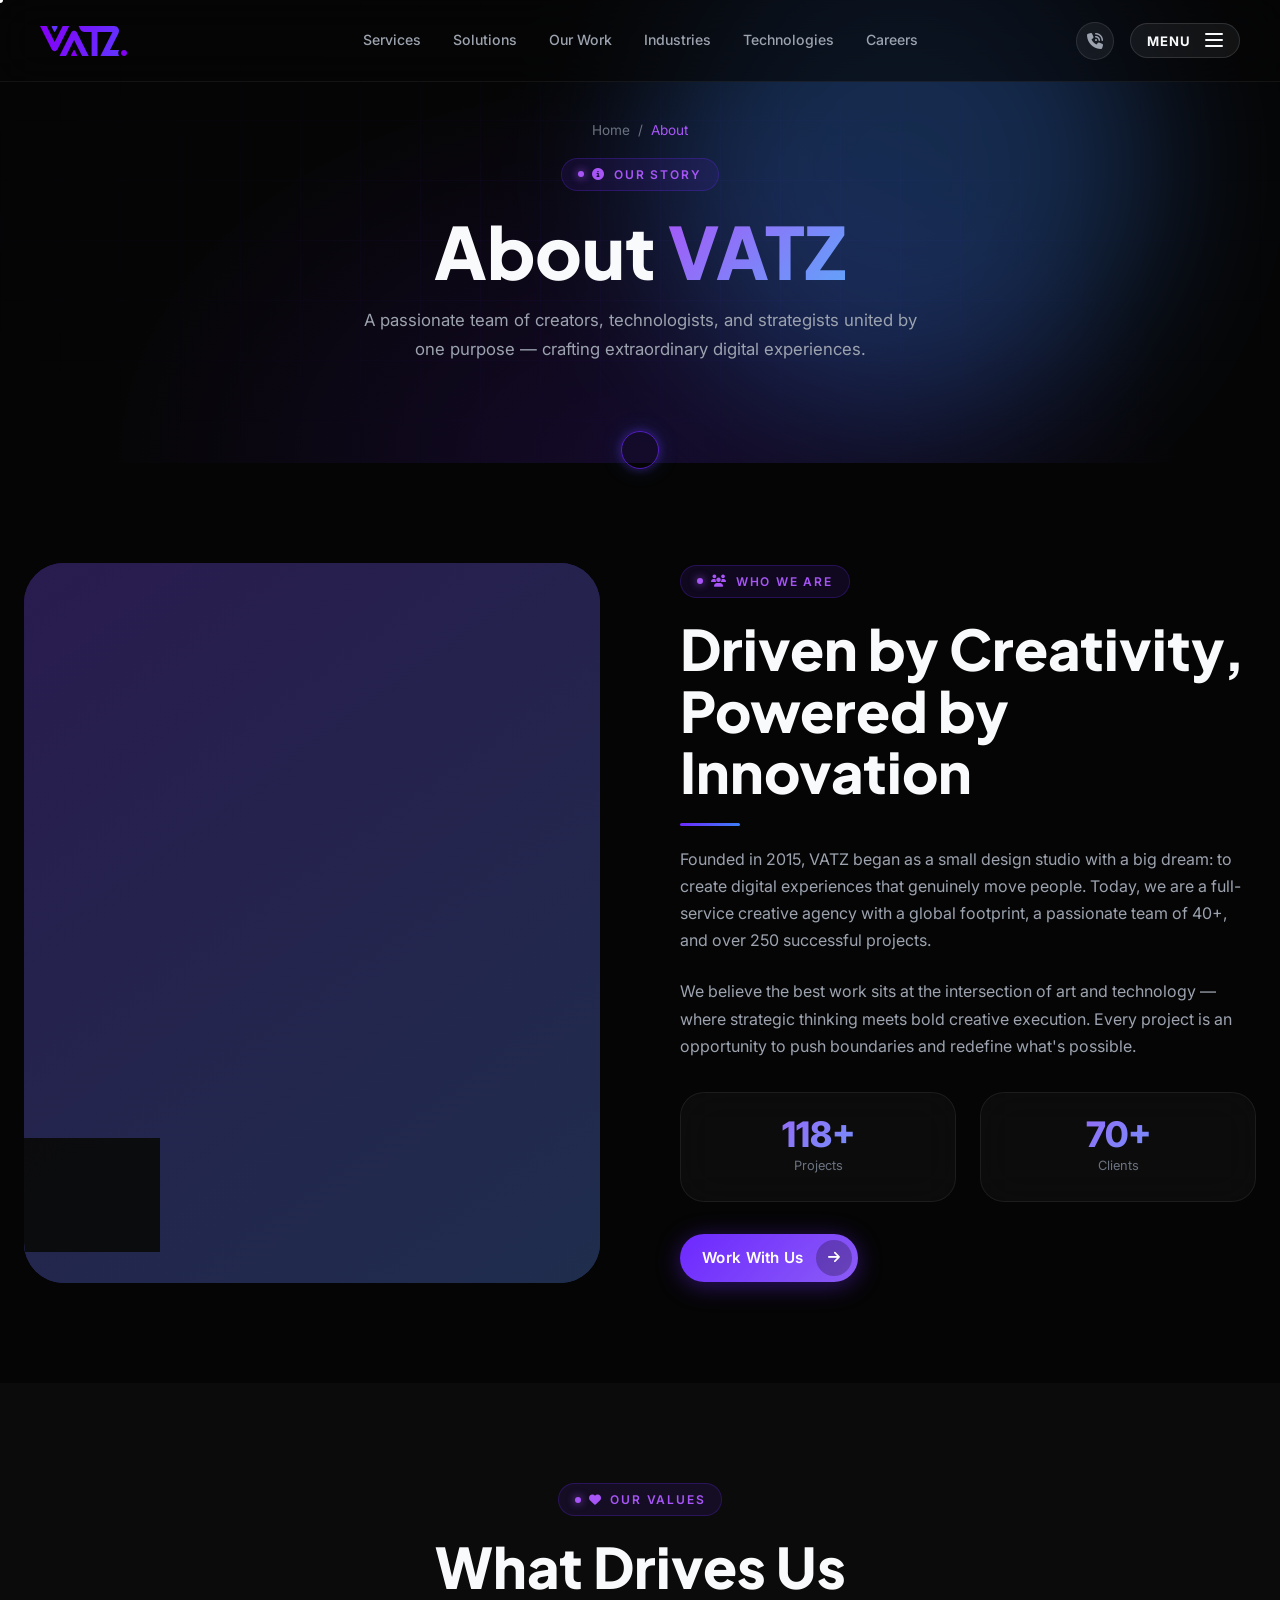
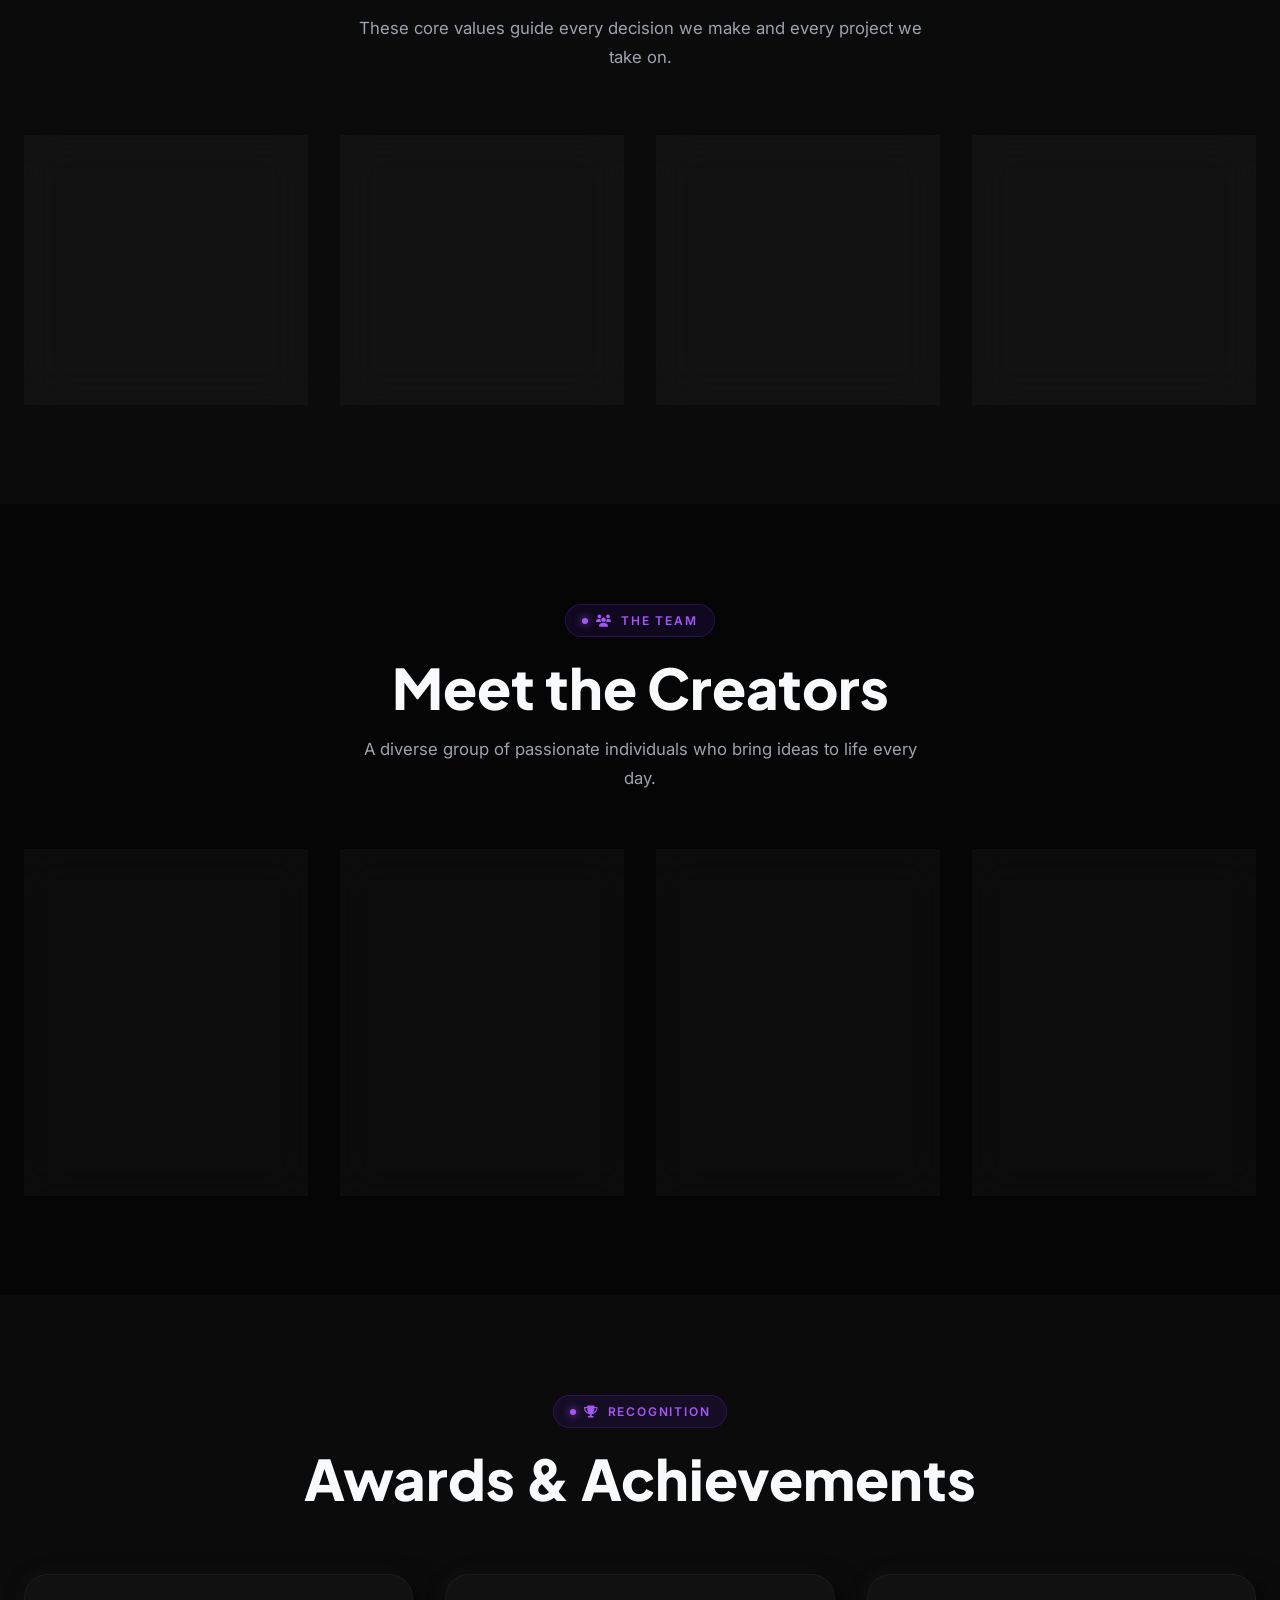
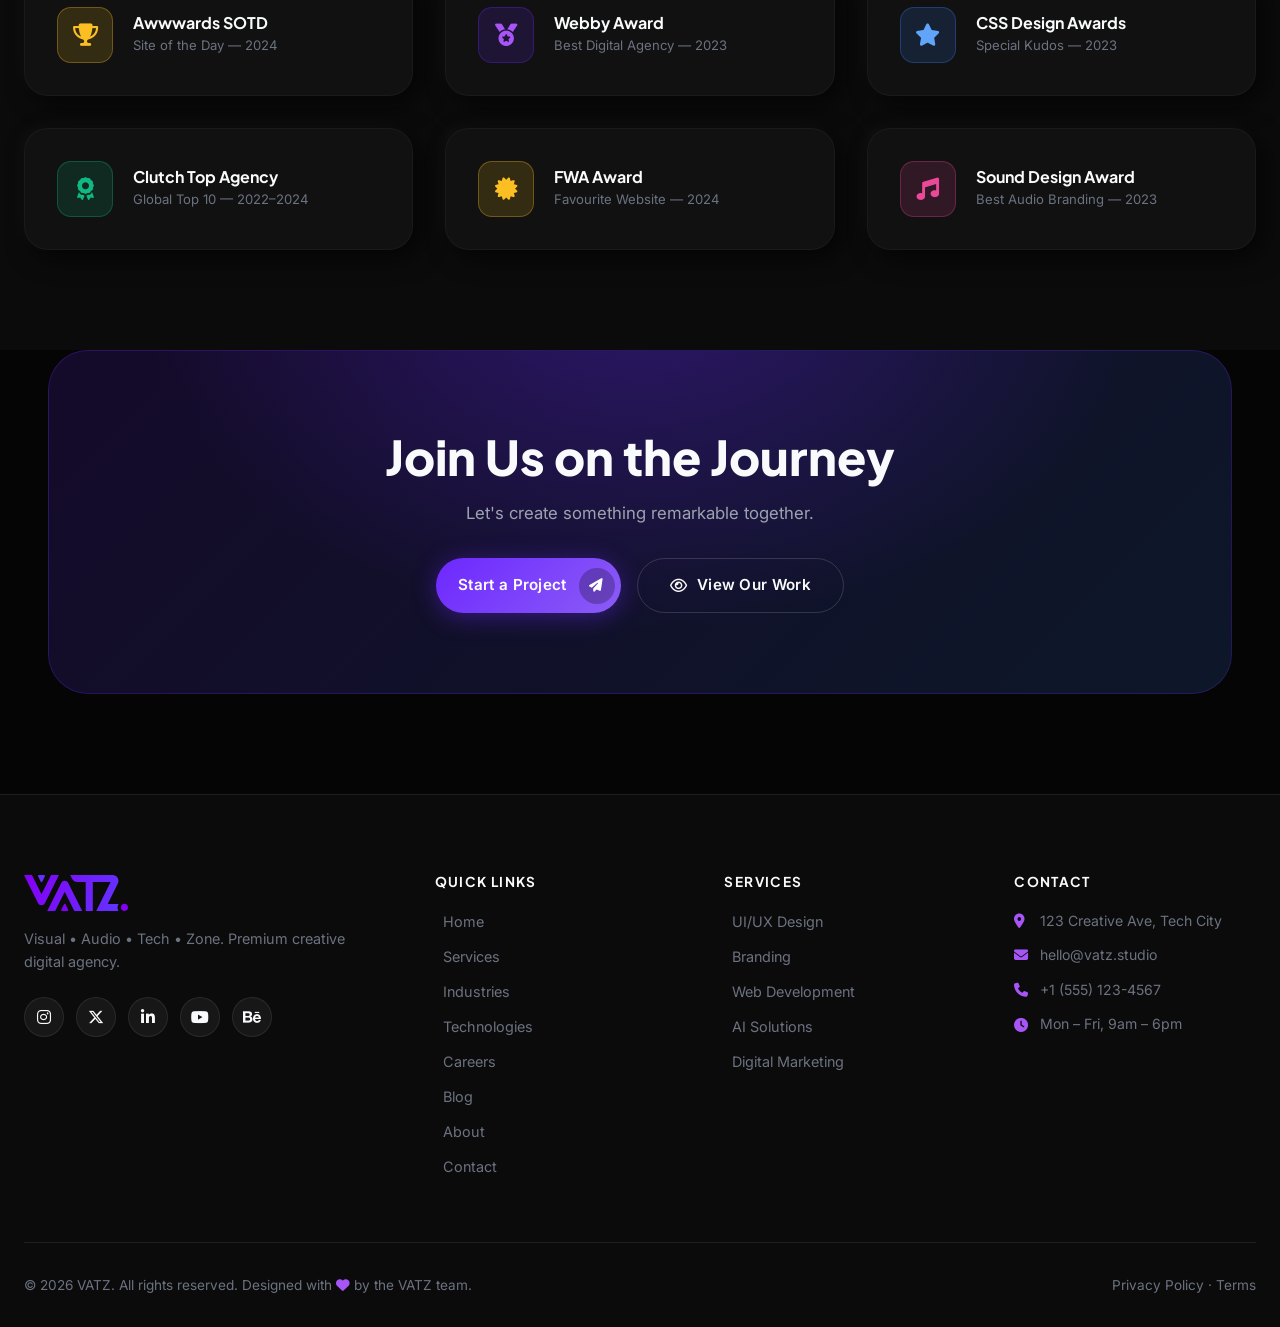
==== about.html @ 9a5ae105 "Initial commit: VATZ Global website" ====
<!DOCTYPE html>
<html lang="en">
<head>
  <meta charset="UTF-8">
  <meta name="viewport" content="width=device-width, initial-scale=1.0">
  <meta name="description" content="About VATZ - Learn about our story, mission, values, and the talented team behind the creative digital agency.">
  <meta name="robots" content="index, follow">
  <title>About | VATZ - Creative Digital Agency</title>
  <link rel="canonical" href="https://vatz.studio/about.html">
  <link rel="icon" type="image/svg+xml" href="data:image/svg+xml,<svg xmlns='http://www.w3.org/2000/svg' viewBox='0 0 100 100'><text y='75' font-size='80' fill='%236D28FF'>V</text></svg>">

  <!-- Open Graph -->
  <meta property="og:type" content="website">
  <meta property="og:site_name" content="VATZ">
  <meta property="og:title" content="About VATZ | Creative Digital Agency">
  <meta property="og:description" content="Learn about our story, mission, values, and the talented team behind VATZ.">
  <meta property="og:url" content="https://vatz.studio/about.html">
  <meta property="og:image" content="https://vatz.studio/assets/images/og-cover.jpg">
  <meta property="og:locale" content="en_US">

  <!-- Twitter Card -->
  <meta name="twitter:card" content="summary_large_image">
  <meta name="twitter:title" content="About VATZ | Creative Digital Agency">
  <meta name="twitter:description" content="Learn about our story, mission, values, and the talented team behind VATZ.">
  <meta name="twitter:image" content="https://vatz.studio/assets/images/og-cover.jpg">

  <!-- Structured Data -->
  <script type="application/ld+json">
  {
    "@context": "https://schema.org",
    "@type": "BreadcrumbList",
    "itemListElement": [
      { "@type": "ListItem", "position": 1, "name": "Home", "item": "https://vatz.studio/index.html" },
      { "@type": "ListItem", "position": 2, "name": "About", "item": "https://vatz.studio/about.html" }
    ]
  }
  </script>

  <!-- Font Awesome -->
  <link rel="stylesheet" href="https://cdnjs.cloudflare.com/ajax/libs/font-awesome/6.5.1/css/all.min.css">
  <link rel="stylesheet" href="css/main.css">
</head>
<body>
<a href="#main-content" class="skip-link">Skip to main content</a>

<!-- ══════════════ SITE HEADER ══════════════ -->
<header id="site-header" role="banner">
  <a href="index.html" class="header-logo" aria-label="VATZ — Home">
    <img src="assets/images/logo/VATZ_Logo.svg" alt="VATZ" class="header-logo-img">
  </a>
  <nav class="header-nav" aria-label="Primary navigation">
    <a href="services.html"     class="header-nav-link" data-page="services.html">Services</a>
    <a href="solutions.html"    class="header-nav-link" data-page="solutions.html">Solutions</a>
    <a href="portfolio.html"    class="header-nav-link" data-page="portfolio.html">Our Work</a>
    <a href="industries.html"   class="header-nav-link" data-page="industries.html">Industries</a>
    <a href="technologies.html" class="header-nav-link" data-page="technologies.html">Technologies</a>
    <a href="careers.html"      class="header-nav-link" data-page="careers.html">Careers</a>
  </nav>
  <div class="header-right">
    <a href="tel:+15551234567" class="header-phone-btn" aria-label="Call us">
      <i class="fa-solid fa-phone-volume"></i>
    </a>
    <button class="mega-menu-trigger" aria-controls="mega-menu-overlay" aria-expanded="false" aria-label="Toggle navigation menu">
      <div class="mega-trigger-label-wrap">
        <span class="mega-trigger-label-menu">MENU</span>
        <span class="mega-trigger-label-close" aria-hidden="true">CLOSE</span>
      </div>
      <div class="mega-trigger-lines" aria-hidden="true"><span></span><span></span><span></span></div>
    </button>
  </div>
</header>

<!-- ══════════════ MEGA MENU OVERLAY ══════════════ -->
<div id="mega-menu-overlay" class="mega-menu-overlay" role="dialog" aria-modal="true" aria-label="Site navigation">
  <div class="mm-body">
    <ul class="mm-main" aria-label="Menu links">
      <li class="mm-item">
        <a href="about.html" class="mm-link mm-active" data-page="about.html">
          <span class="mm-link-num">01</span>About Us
          <span class="mm-link-arrow" aria-hidden="true"><i class="fa-solid fa-arrow-right"></i></span>
        </a>
      </li>
      <li class="mm-item-divider" role="separator"></li>
      <li class="mm-item">
        <a href="blog.html" class="mm-link" data-page="blog.html">
          <span class="mm-link-num">02</span>Blog
          <span class="mm-link-arrow" aria-hidden="true"><i class="fa-solid fa-arrow-right"></i></span>
        </a>
      </li>
      <li class="mm-item-divider" role="separator"></li>
      <li class="mm-item">
        <a href="industries.html" class="mm-link" data-page="industries.html">
          <span class="mm-link-num">03</span>Industries
          <span class="mm-link-arrow" aria-hidden="true"><i class="fa-solid fa-arrow-right"></i></span>
        </a>
      </li>
      <li class="mm-item-divider" role="separator"></li>
      <li class="mm-item">
        <a href="contact.html" class="mm-link" data-page="contact.html">
          <span class="mm-link-num">04</span>Contact Us
          <span class="mm-link-arrow" aria-hidden="true"><i class="fa-solid fa-arrow-right"></i></span>
        </a>
      </li>
    </ul>
    <!-- Responsive-only extra links (hidden on desktop ≥1101px) -->
    <div class="mm-extra-links" aria-label="More page links">
      <div class="mm-extra-divider"></div>
      <li class="mm-item" style="list-style:none;"><a href="index.html" class="mm-link" data-page="index.html"><span class="mm-link-num">05</span>Home<span class="mm-link-arrow" aria-hidden="true"><i class="fa-solid fa-arrow-right"></i></span></a></li>
      <div class="mm-extra-divider"></div>
      <li class="mm-item" style="list-style:none;"><a href="services.html" class="mm-link" data-page="services.html"><span class="mm-link-num">06</span>Services<span class="mm-link-arrow" aria-hidden="true"><i class="fa-solid fa-arrow-right"></i></span></a></li>
      <div class="mm-extra-divider"></div>
      <li class="mm-item" style="list-style:none;"><a href="solutions.html" class="mm-link" data-page="solutions.html"><span class="mm-link-num">07</span>Solutions<span class="mm-link-arrow" aria-hidden="true"><i class="fa-solid fa-arrow-right"></i></span></a></li>
      <div class="mm-extra-divider"></div>
      <li class="mm-item" style="list-style:none;"><a href="portfolio.html" class="mm-link" data-page="portfolio.html"><span class="mm-link-num">08</span>Our Work<span class="mm-link-arrow" aria-hidden="true"><i class="fa-solid fa-arrow-right"></i></span></a></li>
      <div class="mm-extra-divider"></div>
      <li class="mm-item" style="list-style:none;"><a href="technologies.html" class="mm-link" data-page="technologies.html"><span class="mm-link-num">09</span>Technologies<span class="mm-link-arrow" aria-hidden="true"><i class="fa-solid fa-arrow-right"></i></span></a></li>
      <div class="mm-extra-divider"></div>
      <li class="mm-item" style="list-style:none;"><a href="careers.html" class="mm-link" data-page="careers.html"><span class="mm-link-num">10</span>Careers<span class="mm-link-arrow" aria-hidden="true"><i class="fa-solid fa-arrow-right"></i></span></a></li>
    </div>
    <div class="mm-info-panel" aria-hidden="true">
      <div>
        <h2 class="mm-info-heading">About VATZ</h2>
        <p class="mm-info-desc">VATZ is a premium creative digital agency blending visual artistry, audio excellence, and cutting-edge technology to deliver transformative brand experiences for clients worldwide.</p>
      </div>
      <div class="mm-stats">
        <div class="mm-stat-item">
          <div class="mm-stat-num">10<span class="mm-stat-plus">+</span></div>
          <div class="mm-stat-label">Years of Expertise</div>
        </div>
        <div class="mm-stat-item">
          <div class="mm-stat-num">150<span class="mm-stat-plus">+</span></div>
          <div class="mm-stat-label">Clients Globally</div>
        </div>
        <div class="mm-stat-item">
          <div class="mm-stat-num">250<span class="mm-stat-plus">+</span></div>
          <div class="mm-stat-label">Completed Projects</div>
        </div>
        <div class="mm-stat-item">
          <div class="mm-stat-num">40<span class="mm-stat-plus">+</span></div>
          <div class="mm-stat-label">Dedicated Creators</div>
        </div>
      </div>
      <a href="about.html" class="mm-info-cta">More about Us <i class="fa-solid fa-arrow-right"></i></a>
    </div>
  </div>
  <div class="mm-footer">
    <div class="mm-footer-links">
      <a href="index.html"        class="mm-footer-link"><i class="fa-solid fa-house"></i> Home</a>
      <a href="services.html"     class="mm-footer-link"><i class="fa-solid fa-gears"></i> Services</a>
      <a href="technologies.html" class="mm-footer-link"><i class="fa-solid fa-microchip"></i> Technologies</a>
    </div>
    <a href="contact.html" class="mm-cta-btn">Start a Project <i class="fa-solid fa-paper-plane"></i></a>
  </div>
</div>

  <!-- Page Hero -->
  <section class="page-hero" id="main-content">
    <div class="hero-grid-bg"></div>
    <div class="hero-bg-orb"></div>
    <div class="hero-bg-orb"></div>
    <div class="container page-hero-content">
      <nav class="breadcrumb" aria-label="Breadcrumb">
        <a href="index.html">Home</a>
        <span class="sep">/</span>
        <span style="color: var(--purple-400);">About</span>
      </nav>
      <span class="section-label reveal"><i class="fa-solid fa-circle-info"></i> Our Story</span>
      <h1 class="section-title reveal delay-1" style="font-size: clamp(2.5rem, 6vw, 4.5rem);">
        About <span class="gradient-text">VATZ</span>
      </h1>
      <p class="section-subtitle reveal delay-2" style="margin: 0 auto; text-align: center;">
        A passionate team of creators, technologists, and strategists united by one purpose — crafting extraordinary digital experiences.
      </p>
    </div>
  </section>

  <!-- Mission & Vision -->
  <section class="section">
    <div class="container">
      <div class="grid-2" style="align-items: center; gap: 5rem;">

        <div class="about-img-wrap reveal-left">
          <div class="about-img" style="padding:0;overflow:hidden;border-radius:24px;">
            <img src="https://images.unsplash.com/photo-1600880292203-757bb62b4baf?w=700&q=80"
                 alt="VATZ creative team brainstorming and designing together"
                 loading="lazy" decoding="async"
                 style="width:100%;height:100%;object-fit:cover;display:block;aspect-ratio:4/5;">
          </div>
          <div class="about-img-badge">
            <div class="about-img-badge-num" data-counter data-target="10" data-suffix="+">10+</div>
            <div class="about-img-badge-label">Years in Business</div>
          </div>
        </div>

        <div class="reveal-right">
          <span class="section-label"><i class="fa-solid fa-users"></i> Who We Are</span>
          <h2 class="section-title">Driven by Creativity, Powered by Innovation</h2>
          <div class="divider"></div>
          <p style="color: var(--text-secondary); line-height: 1.7; margin-bottom: 1.5rem;">
            Founded in 2015, VATZ began as a small design studio with a big dream: to create digital experiences that genuinely move people. Today, we are a full-service creative agency with a global footprint, a passionate team of 40+, and over 250 successful projects.
          </p>
          <p style="color: var(--text-secondary); line-height: 1.7; margin-bottom: 2rem;">
            We believe the best work sits at the intersection of art and technology — where strategic thinking meets bold creative execution. Every project is an opportunity to push boundaries and redefine what's possible.
          </p>
          <div style="display: grid; grid-template-columns: 1fr 1fr; gap: 1.5rem; margin-bottom: 2rem;">
            <div class="glass-card" style="padding: 1.5rem; text-align: center;">
              <div class="hero-stat-num" data-counter data-target="250" data-suffix="+">250+</div>
              <p style="font-size: 0.8rem; color: var(--text-muted); margin-top: 4px;">Projects</p>
            </div>
            <div class="glass-card" style="padding: 1.5rem; text-align: center;">
              <div class="hero-stat-num" data-counter data-target="150" data-suffix="+">150+</div>
              <p style="font-size: 0.8rem; color: var(--text-muted); margin-top: 4px;">Clients</p>
            </div>
          </div>
          <a href="contact.html" class="btn btn-primary">Work With Us <i class="fa-solid fa-arrow-right"></i></a>
        </div>
      </div>
    </div>
  </section>

  <!-- Values -->
  <section class="section" style="background: var(--bg-secondary);">
    <div class="container">
      <div style="text-align: center; margin-bottom: 4rem;">
        <span class="section-label reveal"><i class="fa-solid fa-heart"></i> Our Values</span>
        <h2 class="section-title reveal delay-1">What Drives Us</h2>
        <p class="section-subtitle reveal delay-2" style="margin: 0 auto;">
          These core values guide every decision we make and every project we take on.
        </p>
      </div>
      <div class="grid-4">
        <div class="glass-card reveal delay-1" style="padding: 2rem; text-align: center;">
          <div style="width: 64px; height: 64px; background: rgba(109,40,255,0.12); border: 1px solid rgba(109,40,255,0.3); border-radius: 16px; display: flex; align-items: center; justify-content: center; margin: 0 auto 1.25rem;">
            <i class="fa-solid fa-lightbulb" style="font-size: 1.6rem; color: var(--purple-400);"></i>
          </div>
          <h3 style="font-size: 1.2rem; font-weight: 700; margin-bottom: 0.5rem;">Innovation</h3>
          <p style="font-size: 0.88rem; color: var(--text-secondary); line-height: 1.6;">We constantly push boundaries, embracing new technologies and ideas to deliver forward-thinking solutions.</p>
        </div>
        <div class="glass-card reveal delay-2" style="padding: 2rem; text-align: center;">
          <div style="width: 64px; height: 64px; background: rgba(59,130,246,0.12); border: 1px solid rgba(59,130,246,0.3); border-radius: 16px; display: flex; align-items: center; justify-content: center; margin: 0 auto 1.25rem;">
            <i class="fa-solid fa-handshake" style="font-size: 1.6rem; color: var(--blue-400);"></i>
          </div>
          <h3 style="font-size: 1.2rem; font-weight: 700; margin-bottom: 0.5rem;">Collaboration</h3>
          <p style="font-size: 0.88rem; color: var(--text-secondary); line-height: 1.6;">True partnerships with our clients — your success is our success, and we work together every step of the way.</p>
        </div>
        <div class="glass-card reveal delay-3" style="padding: 2rem; text-align: center;">
          <div style="width: 64px; height: 64px; background: rgba(168,85,247,0.12); border: 1px solid rgba(168,85,247,0.3); border-radius: 16px; display: flex; align-items: center; justify-content: center; margin: 0 auto 1.25rem;">
            <i class="fa-solid fa-star" style="font-size: 1.6rem; color: var(--purple-400);"></i>
          </div>
          <h3 style="font-size: 1.2rem; font-weight: 700; margin-bottom: 0.5rem;">Excellence</h3>
          <p style="font-size: 0.88rem; color: var(--text-secondary); line-height: 1.6;">Uncompromising quality in everything we do — from strategy to the finest pixel detail of execution.</p>
        </div>
        <div class="glass-card reveal delay-4" style="padding: 2rem; text-align: center;">
          <div style="width: 64px; height: 64px; background: rgba(16,185,129,0.12); border: 1px solid rgba(16,185,129,0.3); border-radius: 16px; display: flex; align-items: center; justify-content: center; margin: 0 auto 1.25rem;">
            <i class="fa-solid fa-seedling" style="font-size: 1.6rem; color: #10B981;"></i>
          </div>
          <h3 style="font-size: 1.2rem; font-weight: 700; margin-bottom: 0.5rem;">Growth</h3>
          <p style="font-size: 0.88rem; color: var(--text-secondary); line-height: 1.6;">Continuous learning, evolving processes, and an unwavering commitment to growing alongside our clients.</p>
        </div>
      </div>
    </div>
  </section>

  <!-- Team -->
  <section class="section">
    <div class="container">
      <div style="text-align: center; margin-bottom: 4rem;">
        <span class="section-label reveal"><i class="fa-solid fa-users"></i> The Team</span>
        <h2 class="section-title reveal delay-1">Meet the Creators</h2>
        <p class="section-subtitle reveal delay-2" style="margin: 0 auto;">
          A diverse group of passionate individuals who bring ideas to life every day.
        </p>
      </div>
      <div class="grid-4">
        <div class="glass-card team-card reveal delay-1">
          <div class="team-avatar">A</div>
          <p class="team-name">Alex Rivera</p>
          <p class="team-role">Founder & Creative Director</p>
          <p class="team-bio">15 years crafting iconic brands across 3 continents. Former Design Lead at a Fortune 500 tech company.</p>
        </div>
        <div class="glass-card team-card reveal delay-2">
          <div class="team-avatar" style="background: linear-gradient(135deg, #3B82F6, #06B6D4);">M</div>
          <p class="team-name">Maya Chen</p>
          <p class="team-role">Head of UX Design</p>
          <p class="team-bio">Passionate about human-centered design. Led UX transformations for 50+ digital products globally.</p>
        </div>
        <div class="glass-card team-card reveal delay-3">
          <div class="team-avatar" style="background: linear-gradient(135deg, #A855F7, #EC4899);">J</div>
          <p class="team-name">James Park</p>
          <p class="team-role">Lead Developer</p>
          <p class="team-bio">Full-stack engineer and AI enthusiast. Builds performant, scalable web solutions with pixel-perfect precision.</p>
        </div>
        <div class="glass-card team-card reveal delay-4">
          <div class="team-avatar" style="background: linear-gradient(135deg, #10B981, #3B82F6);">S</div>
          <p class="team-name">Sofia Martinez</p>
          <p class="team-role">Head of Audio & Video</p>
          <p class="team-bio">Award-winning director and composer. Brings stories to life through stunning visuals and sonic artistry.</p>
        </div>
      </div>
    </div>
  </section>

  <!-- Awards & Recognition -->
  <section class="section" style="background: var(--bg-secondary);">
    <div class="container">
      <div style="text-align: center; margin-bottom: 4rem;">
        <span class="section-label reveal"><i class="fa-solid fa-trophy"></i> Recognition</span>
        <h2 class="section-title reveal delay-1">Awards & Achievements</h2>
      </div>
      <div class="grid-3">
        <div class="neo-card reveal delay-1" style="padding: 2rem; display: flex; align-items: center; gap: 1.25rem;">
          <div style="width: 56px; height: 56px; background: rgba(251,191,36,0.15); border: 1px solid rgba(251,191,36,0.3); border-radius: 14px; display: flex; align-items: center; justify-content: center; flex-shrink: 0;">
            <i class="fa-solid fa-trophy" style="font-size: 1.4rem; color: #FBBF24;"></i>
          </div>
          <div>
            <h4 style="font-size: 1rem; font-weight: 700; margin-bottom: 4px;">Awwwards SOTD</h4>
            <p style="font-size: 0.82rem; color: var(--text-muted);">Site of the Day — 2024</p>
          </div>
        </div>
        <div class="neo-card reveal delay-2" style="padding: 2rem; display: flex; align-items: center; gap: 1.25rem;">
          <div style="width: 56px; height: 56px; background: rgba(109,40,255,0.15); border: 1px solid rgba(109,40,255,0.3); border-radius: 14px; display: flex; align-items: center; justify-content: center; flex-shrink: 0;">
            <i class="fa-solid fa-medal" style="font-size: 1.4rem; color: var(--purple-400);"></i>
          </div>
          <div>
            <h4 style="font-size: 1rem; font-weight: 700; margin-bottom: 4px;">Webby Award</h4>
            <p style="font-size: 0.82rem; color: var(--text-muted);">Best Digital Agency — 2023</p>
          </div>
        </div>
        <div class="neo-card reveal delay-3" style="padding: 2rem; display: flex; align-items: center; gap: 1.25rem;">
          <div style="width: 56px; height: 56px; background: rgba(59,130,246,0.15); border: 1px solid rgba(59,130,246,0.3); border-radius: 14px; display: flex; align-items: center; justify-content: center; flex-shrink: 0;">
            <i class="fa-solid fa-star" style="font-size: 1.4rem; color: var(--blue-400);"></i>
          </div>
          <div>
            <h4 style="font-size: 1rem; font-weight: 700; margin-bottom: 4px;">CSS Design Awards</h4>
            <p style="font-size: 0.82rem; color: var(--text-muted);">Special Kudos — 2023</p>
          </div>
        </div>
        <div class="neo-card reveal delay-1" style="padding: 2rem; display: flex; align-items: center; gap: 1.25rem;">
          <div style="width: 56px; height: 56px; background: rgba(16,185,129,0.15); border: 1px solid rgba(16,185,129,0.3); border-radius: 14px; display: flex; align-items: center; justify-content: center; flex-shrink: 0;">
            <i class="fa-solid fa-award" style="font-size: 1.4rem; color: #10B981;"></i>
          </div>
          <div>
            <h4 style="font-size: 1rem; font-weight: 700; margin-bottom: 4px;">Clutch Top Agency</h4>
            <p style="font-size: 0.82rem; color: var(--text-muted);">Global Top 10 — 2022–2024</p>
          </div>
        </div>
        <div class="neo-card reveal delay-2" style="padding: 2rem; display: flex; align-items: center; gap: 1.25rem;">
          <div style="width: 56px; height: 56px; background: rgba(251,191,36,0.15); border: 1px solid rgba(251,191,36,0.3); border-radius: 14px; display: flex; align-items: center; justify-content: center; flex-shrink: 0;">
            <i class="fa-solid fa-certificate" style="font-size: 1.4rem; color: #FBBF24;"></i>
          </div>
          <div>
            <h4 style="font-size: 1rem; font-weight: 700; margin-bottom: 4px;">FWA Award</h4>
            <p style="font-size: 0.82rem; color: var(--text-muted);">Favourite Website — 2024</p>
          </div>
        </div>
        <div class="neo-card reveal delay-3" style="padding: 2rem; display: flex; align-items: center; gap: 1.25rem;">
          <div style="width: 56px; height: 56px; background: rgba(236,72,153,0.15); border: 1px solid rgba(236,72,153,0.3); border-radius: 14px; display: flex; align-items: center; justify-content: center; flex-shrink: 0;">
            <i class="fa-solid fa-music" style="font-size: 1.4rem; color: #EC4899;"></i>
          </div>
          <div>
            <h4 style="font-size: 1rem; font-weight: 700; margin-bottom: 4px;">Sound Design Award</h4>
            <p style="font-size: 0.82rem; color: var(--text-muted);">Best Audio Branding — 2023</p>
          </div>
        </div>
      </div>
    </div>
  </section>

  <!-- CTA -->
  <section class="section" style="padding-top: 0; padding-bottom: 100px;">
    <div class="container">
      <div class="cta-section reveal">
        <h2 class="cta-title">Join Us on the Journey</h2>
        <p class="cta-subtitle">Let's create something remarkable together.</p>
        <div style="display: flex; justify-content: center; gap: 1rem; flex-wrap: wrap;">
          <a href="contact.html" class="btn btn-primary">Start a Project <i class="fa-solid fa-paper-plane"></i></a>
          <a href="portfolio.html" class="btn btn-outline"><i class="fa-regular fa-eye"></i> View Our Work</a>
        </div>
      </div>
    </div>
  </section>

  <!-- Footer -->
  <footer>
    <div class="container">
      <div class="footer-grid">
        <div>
          <div class="footer-logo"><img src="assets/images/logo/VATZ_Logo.svg" alt="VATZ" class="footer-logo-img"></div>
          <p class="footer-tagline">Visual • Audio • Tech • Zone. Premium creative digital agency.</p>
          <div class="social-links">
            <a href="#" class="social-link" aria-label="Instagram"><i class="fa-brands fa-instagram"></i></a>
            <a href="#" class="social-link" aria-label="Twitter"><i class="fa-brands fa-x-twitter"></i></a>
            <a href="#" class="social-link" aria-label="LinkedIn"><i class="fa-brands fa-linkedin-in"></i></a>
            <a href="#" class="social-link" aria-label="YouTube"><i class="fa-brands fa-youtube"></i></a>
            <a href="#" class="social-link" aria-label="Behance"><i class="fa-brands fa-behance"></i></a>
          </div>
        </div>
        <div>
          <h4 class="footer-heading">Quick Links</h4>
          <ul class="footer-links">
            <li><a href="index.html">Home</a></li>
            <li><a href="services.html">Services</a></li>
            <li><a href="industries.html">Industries</a></li>
            <li><a href="technologies.html">Technologies</a></li>
            <li><a href="careers.html">Careers</a></li>
            <li><a href="blog.html">Blog</a></li>
            <li><a href="about.html">About</a></li>
            <li><a href="contact.html">Contact</a></li>
          </ul>
        </div>
        <div>
          <h4 class="footer-heading">Services</h4>
          <ul class="footer-links">
            <li><a href="services.html">UI/UX Design</a></li>
            <li><a href="services.html">Branding</a></li>
            <li><a href="services.html">Web Development</a></li>
            <li><a href="services.html">AI Solutions</a></li>
            <li><a href="services.html">Digital Marketing</a></li>
          </ul>
        </div>
        <div>
          <h4 class="footer-heading">Contact</h4>
          <div class="footer-contact-item"><i class="fa-solid fa-location-dot" style="color:var(--purple-400);width:16px;"></i> 123 Creative Ave, Tech City</div>
          <div class="footer-contact-item"><i class="fa-solid fa-envelope" style="color:var(--purple-400);width:16px;"></i> hello@vatz.studio</div>
          <div class="footer-contact-item"><i class="fa-solid fa-phone" style="color:var(--purple-400);width:16px;"></i> +1 (555) 123-4567</div>
          <div class="footer-contact-item"><i class="fa-solid fa-clock" style="color:var(--purple-400);width:16px;"></i> Mon – Fri, 9am – 6pm</div>
        </div>
      </div>
      <div class="footer-bottom">
        <p>© 2026 VATZ. All rights reserved. Designed with <i class="fa-solid fa-heart" style="color:var(--purple-400);"></i> by the VATZ team.</p>
        <p><a href="#" style="color: var(--text-muted);">Privacy Policy</a> · <a href="#" style="color: var(--text-muted);">Terms</a></p>
      </div>
    </div>
  </footer>

  <button id="scrollTop" aria-label="Scroll to top">
  <div class="scroll-top-circle">
    <i class="fa-solid fa-arrow-up"></i>
  </div>
  <div class="scroll-top-line"></div>
  <span class="scroll-top-text">Top</span>
</button>
  <script src="js/main.js"></script>
</body>
</html>
---- css/main.css ----
/* ============================================
   VATZ - Premium Creative Digital Agency
   Main Stylesheet
   ============================================ */

/* --- Google Fonts Import (fallback for display) --- */
@import url('https://fonts.googleapis.com/css2?family=Inter:wght@300;400;500;600;700&family=Plus+Jakarta+Sans:wght@400;500;600;700;800&display=swap');

/* --- Gotham CDN (cdnfonts) + local fallback --- */
@import url('https://fonts.cdnfonts.com/css/gotham');

/* --- Gotham @font-face local reference --- */
@font-face {
  font-family: 'Gotham';
  src: local('Gotham'), local('Gotham-Medium');
  font-weight: 400;
  font-style: normal;
  font-display: swap;
}
@font-face {
  font-family: 'Gotham';
  src: local('Gotham Bold'), local('Gotham-Bold');
  font-weight: 700;
  font-style: normal;
  font-display: swap;
}
@font-face {
  font-family: 'Gotham';
  src: local('Gotham Black'), local('Gotham-Black');
  font-weight: 900;
  font-style: normal;
  font-display: swap;
}

/* --- CSS Custom Properties --- */
:root {
  /* Background Colors */
  --bg-primary:   #050505;
  --bg-secondary: #0B0B0B;
  --bg-tertiary:  #111111;
  --bg-card:      #141414;
  --bg-glass:     rgba(255, 255, 255, 0.04);

  /* Brand Colors */
  --purple-600:   #6D28FF;
  --purple-500:   #8B5CF6;
  --purple-400:   #A855F7;
  --blue-500:     #3B82F6;
  --blue-400:     #60A5FA;

  /* Gradient Presets */
  --grad-primary: linear-gradient(135deg, #6D28FF 0%, #3B82F6 100%);
  --grad-purple:  linear-gradient(135deg, #6D28FF 0%, #A855F7 100%);
  --grad-text:    linear-gradient(135deg, #A855F7 0%, #60A5FA 100%);
  --grad-glow:    linear-gradient(135deg, rgba(109,40,255,0.3) 0%, rgba(59,130,246,0.3) 100%);

  /* Text Colors */
  --text-primary:   #F9FAFB;
  --text-secondary: #9CA3AF;
  --text-muted:     #6B7280;

  /* Border */
  --border-glass:  rgba(255, 255, 255, 0.08);
  --border-purple: rgba(109, 40, 255, 0.4);

  /* Typography — Gotham as primary, system fallbacks ensure it works everywhere */
  --font-primary:   'Gotham', 'Century Gothic', 'Futura', 'Trebuchet MS', 'Inter', sans-serif;
  --font-display:   'Gotham', 'Century Gothic', 'Futura', 'Plus Jakarta Sans', sans-serif;
  --font-secondary: 'Gotham', 'Century Gothic', 'Futura', 'Plus Jakarta Sans', sans-serif;

  /* Spacing */
  --section-padding: 100px 0;

  /* Transitions */
  --transition-fast:   0.2s ease;
  --transition-normal: 0.4s ease;
  --transition-slow:   0.7s ease;

  /* Border Radius */
  --radius-sm:  8px;
  --radius-md:  16px;
  --radius-lg:  24px;
  --radius-xl:  40px;
  --radius-full: 9999px;
}

/* --- Reset & Base --- */
*, *::before, *::after { box-sizing: border-box; margin: 0; padding: 0; }

html {
  scroll-behavior: smooth;
  font-size: 16px;
  -webkit-text-size-adjust: 100%;
}

body {
  font-family: var(--font-primary);
  background-color: var(--bg-primary);
  color: var(--text-primary);
  line-height: 1.6;
  overflow-x: hidden;
  -webkit-font-smoothing: antialiased;
  -moz-osx-font-smoothing: grayscale;
}

img { max-width: 100%; height: auto; display: block; }
a  { text-decoration: none; color: inherit; }
ul { list-style: none; }
button { cursor: pointer; border: none; background: none; font-family: inherit; }
input, textarea, select { font-family: inherit; }

/* --- Custom Scrollbar --- */
::-webkit-scrollbar { width: 6px; }
::-webkit-scrollbar-track { background: var(--bg-secondary); }
::-webkit-scrollbar-thumb {
  background: var(--grad-primary);
  border-radius: var(--radius-full);
}

/* --- Selection --- */
::selection { background: rgba(109, 40, 255, 0.4); color: #fff; }

/* --- Accessibility: visible keyboard focus --- */
a:focus-visible,
button:focus-visible,
input:focus-visible,
textarea:focus-visible,
select:focus-visible,
[tabindex]:focus-visible {
  outline: 2px solid var(--purple-400);
  outline-offset: 3px;
  border-radius: 4px;
}

.skip-link {
  position: absolute;
  top: -100px;
  left: 16px;
  z-index: 999;
  background: var(--purple-600);
  color: #fff;
  padding: 12px 20px;
  border-radius: var(--radius-sm);
  font-weight: 600;
  font-size: 0.9rem;
  transition: top 0.2s ease;
}
.skip-link:focus {
  top: 16px;
}

/* --- Accessibility: respect reduced-motion preference --- */
@media (prefers-reduced-motion: reduce) {
  html { scroll-behavior: auto; }
  *, *::before, *::after {
    animation-duration: 0.001ms !important;
    animation-iteration-count: 1 !important;
    transition-duration: 0.001ms !important;
    scroll-behavior: auto !important;
  }
  .reveal, .reveal-left, .reveal-right, .reveal-scale {
    opacity: 1 !important;
    transform: none !important;
  }
}

/* ============================================
   TYPOGRAPHY
   ============================================ */
.gradient-text {
  background: var(--grad-text);
  -webkit-background-clip: text;
  -webkit-text-fill-color: transparent;
  background-clip: text;
}

h1, h2, h3, h4, h5, h6 { font-family: var(--font-secondary); font-weight: 700; line-height: 1.1; }

.section-label {
  display: inline-flex; align-items: center; gap: 8px;
  font-size: 0.75rem; font-weight: 600; letter-spacing: 0.15em; text-transform: uppercase;
  color: var(--purple-400);
  background: rgba(109, 40, 255, 0.1);
  border: 1px solid rgba(109, 40, 255, 0.25);
  padding: 6px 16px; border-radius: var(--radius-full);
  margin-bottom: 1.25rem;
}
.section-label::before {
  content: ''; width: 6px; height: 6px; border-radius: 50%;
  background: var(--purple-400);
  box-shadow: 0 0 8px var(--purple-400);
  animation: pulse-dot 2s ease-in-out infinite;
}

.section-title {
  font-size: clamp(2rem, 5vw, 3.5rem);
  font-weight: 800;
  line-height: 1.1;
  margin-bottom: 1rem;
}

.section-subtitle {
  font-size: 1.05rem;
  color: var(--text-secondary);
  max-width: 580px;
  line-height: 1.7;
}

/* ============================================
   LAYOUT UTILITIES
   ============================================ */
.container {
  width: 100%;
  max-width: 1280px;
  margin: 0 auto;
  padding: 0 24px;
}

.section { padding: var(--section-padding); }

.grid-2 { display: grid; grid-template-columns: 1fr 1fr; gap: 3rem; }
.grid-3 { display: grid; grid-template-columns: repeat(3, 1fr); gap: 2rem; }
.grid-4 { display: grid; grid-template-columns: repeat(4, 1fr); gap: 2rem; }

@media (max-width: 1024px) {
  .grid-4 { grid-template-columns: repeat(2, 1fr); }
  .grid-3 { grid-template-columns: repeat(2, 1fr); }
}
@media (max-width: 768px) {
  .grid-4, .grid-3, .grid-2 { grid-template-columns: 1fr; }
  .section { padding: 70px 0; }
}

/* ============================================
   GLASSMORPHISM & NEUMORPHISM
   ============================================ */
.glass {
  background: var(--bg-glass);
  backdrop-filter: blur(20px);
  -webkit-backdrop-filter: blur(20px);
  border: 1px solid var(--border-glass);
  border-radius: var(--radius-lg);
}

.glass-card {
  background: rgba(255, 255, 255, 0.03);
  backdrop-filter: blur(20px);
  -webkit-backdrop-filter: blur(20px);
  border: 1px solid rgba(255, 255, 255, 0.07);
  border-radius: var(--radius-lg);
  transition: all var(--transition-normal);
}
.glass-card:hover {
  background: rgba(255, 255, 255, 0.06);
  border-color: rgba(109, 40, 255, 0.3);
  transform: translateY(-4px);
  box-shadow: 0 20px 60px rgba(109, 40, 255, 0.15);
}

.neo-card {
  background: var(--bg-tertiary);
  border-radius: var(--radius-lg);
  box-shadow: 8px 8px 24px rgba(0,0,0,0.6), -4px -4px 16px rgba(255,255,255,0.03);
  border: 1px solid rgba(255,255,255,0.04);
  transition: all var(--transition-normal);
}
.neo-card:hover {
  box-shadow: 12px 12px 32px rgba(0,0,0,0.7), -4px -4px 16px rgba(255,255,255,0.04),
              0 0 40px rgba(109, 40, 255, 0.12);
  border-color: rgba(109, 40, 255, 0.25);
  transform: translateY(-4px);
}

/* ============================================
   BUTTONS
   ============================================ */
.btn {
  display: inline-flex; align-items: center; justify-content: center; gap: 10px;
  padding: 14px 32px; border-radius: var(--radius-full);
  font-size: 0.95rem; font-weight: 600; letter-spacing: 0.02em;
  font-family: var(--font-primary);
  transition: all var(--transition-normal);
  position: relative; overflow: hidden; cursor: pointer;
  white-space: nowrap;
}

/* --- Primary Button — brand gradient, icon on RIGHT in darker circle --- */
.btn-primary {
  background: linear-gradient(135deg, #6D28FF 0%, #8B5CF6 50%, #3B82F6 100%);
  background-size: 200% 200%;
  color: #fff;
  border: none;
  box-shadow: 0 4px 24px rgba(109, 40, 255, 0.4);
  animation: btn-wave-shift 4s ease infinite;
  /* icon comes last in HTML → naturally on the right */
  flex-direction: row;
  gap: 0;
  padding: 6px 6px 6px 22px;
}
.btn-primary:hover {
  box-shadow: 0 8px 36px rgba(109, 40, 255, 0.6);
  transform: translateY(-2px);
  animation-play-state: paused;
  background-position: 100% 50%;
}
.btn-primary:active {
  transform: translateY(0px);
  box-shadow: 0 4px 16px rgba(109, 40, 255, 0.45);
}

/* Icon circle on the right */
.btn-primary i,
.btn-primary svg {
  width: 36px; height: 36px;
  border-radius: 50%;
  background: rgba(0, 0, 0, 0.25);
  display: flex !important; align-items: center; justify-content: center;
  font-size: 0.85rem;
  flex-shrink: 0;
  margin-left: 12px;
  transition: background 0.3s ease;
}
.btn-primary:hover i,
.btn-primary:hover svg {
  background: rgba(0, 0, 0, 0.35);
}

/* Wave shimmer overlay */
.btn-primary::before {
  content: '';
  position: absolute;
  top: 0; left: -100%;
  width: 60%; height: 100%;
  background: linear-gradient(
    90deg,
    transparent 0%,
    rgba(255, 255, 255, 0.18) 50%,
    transparent 100%
  );
  transform: skewX(-15deg);
  animation: btn-wave-sweep 2.8s ease-in-out infinite;
  pointer-events: none;
}

/* --- Outline Button --- */
.btn-outline {
  background: transparent;
  color: var(--text-primary);
  border: 1.5px solid rgba(255, 255, 255, 0.15);
  gap: 10px;
}
.btn-outline:hover {
  border-color: var(--purple-500);
  color: var(--purple-400);
  background: rgba(109, 40, 255, 0.08);
  transform: translateY(-2px);
}

/* Ripple effect on all buttons */
.btn::after {
  content: '';
  position: absolute; top: 50%; left: 50%;
  width: 0; height: 0;
  background: rgba(255,255,255,0.25);
  border-radius: 50%;
  transform: translate(-50%, -50%);
  transition: width 0.55s ease, height 0.55s ease, opacity 0.55s ease;
  opacity: 0;
}
.btn:active::after { width: 220px; height: 220px; opacity: 0; transition: 0s; }

/* ============================================
   NAVBAR
   ============================================ */
#navbar {
  position: fixed; top: 0; left: 0; right: 0; z-index: 1000;
  /* Hide-on-scroll: JS adds .nav-hidden, remove on scroll-up */
  transform: translateY(0);
  transition: transform 0.4s cubic-bezier(0.4, 0, 0.2, 1),
              background 0.4s ease,
              padding 0.3s ease,
              box-shadow 0.3s ease;
}

/* Slides fully out of view on scroll down */
#navbar.nav-hidden {
  transform: translateY(-110%);
}

/* On mobile, keep hamburger visible even when navbar hides on scroll */
@media (max-width: 768px) {
  #navbar.nav-hidden .hamburger {
    position: fixed;
    top: 18px;
    right: 24px;
    z-index: 20000;
  }
}

#navbar.scrolled {
  background: rgba(11, 11, 11, 0.85);
  backdrop-filter: blur(24px);
  -webkit-backdrop-filter: blur(24px);
  border-bottom: 1px solid var(--border-glass);
  box-shadow: 0 4px 30px rgba(0, 0, 0, 0.3);
}

/* Tighter container padding when sticky */
#navbar.scrolled .navbar-container {
  padding-top: 10px;
  padding-bottom: 10px;
}

.navbar-container {
  display: flex; align-items: center; justify-content: space-between;
  padding: 20px 24px;
  max-width: 1400px;
  margin: 0 auto;
  transition: padding 0.3s ease;
  position: relative;
  z-index: 1;
}

.logo {
  font-size: 1.5rem; font-weight: 800; font-family: var(--font-secondary);
  color: #fff;
  display: flex; align-items: center; gap: 8px;
}
.logo-gradient { background: var(--grad-text); -webkit-background-clip: text; -webkit-text-fill-color: transparent; }

.nav-menu {
  display: flex; align-items: center; gap: 2rem;
}

.nav-link {
  font-size: 0.9rem; font-weight: 500;
  color: var(--text-secondary);
  transition: all var(--transition-fast);
  position: relative;
}
.nav-link::after {
  content: ''; position: absolute; bottom: -4px; left: 0; right: 0;
  height: 2px; background: var(--grad-primary);
  transform: scaleX(0); transition: transform var(--transition-fast);
}
.nav-link:hover, .nav-link.active {
  color: var(--text-primary);
}
.nav-link.active::after, .nav-link:hover::after {
  transform: scaleX(1);
}

.hamburger {
  display: none; flex-direction: column; gap: 6px;
  width: 28px; height: 24px; cursor: pointer;
}
.hamburger span {
  display: block; width: 100%; height: 3px;
  background: var(--text-primary);
  border-radius: 4px;
  transition: all var(--transition-fast);
  transform-origin: center;
}
/* Default (closed) X state resets */
.hamburger span:nth-child(1) { transform: none; }
.hamburger span:nth-child(2) { opacity: 1; transform: none; }
.hamburger span:nth-child(3) { transform: none; }

@media (max-width: 768px) {

  /* Show hamburger above everything — including the fullscreen menu */
  .hamburger {
    display: flex;
    position: relative;
    z-index: 20000;
  }

  /* X state when active — bars meet perfectly in center */
  .hamburger.active span:nth-child(1) { transform: translateY(9px) rotate(45deg); }
  .hamburger.active span:nth-child(2) { opacity: 0; transform: scaleX(0); }
  .hamburger.active span:nth-child(3) { transform: translateY(-9px) rotate(-45deg); }

  /* Fullscreen overlay — smooth fade in, no slide */
  .nav-menu {
    position: fixed !important;
    top: 0 !important;
    left: 0 !important;
    right: 0 !important;
    bottom: 0 !important;
    width: 100vw !important;
    height: 100vh !important;
    min-height: 100vh !important;
    flex-direction: column !important;
    align-items: center !important;
    justify-content: center !important;
    gap: 0 !important;
    background: #050505 !important;
    z-index: 19000 !important;
    /* hidden by default */
    opacity: 0 !important;
    pointer-events: none !important;
    transform: none !important;
    transition: opacity 0.3s ease !important;
    padding: 0 !important;
    margin: 0 !important;
    border: none !important;
    box-shadow: none !important;
    overflow-y: auto !important;
  }

  /* VATZ logo pinned at top of the open menu */
  .nav-menu::before {
    content: 'VATZ';
    position: fixed !important;
    top: 22px !important;
    left: 24px !important;
    font-size: 1.5rem !important;
    font-weight: 800 !important;
    font-family: var(--font-secondary) !important;
    background: var(--grad-text) !important;
    -webkit-background-clip: text !important;
    -webkit-text-fill-color: transparent !important;
    background-clip: text !important;
    letter-spacing: 0.02em !important;
    pointer-events: none !important;
    z-index: 19001 !important;
    display: block !important;
  }

  /* Active (open) state */
  .nav-menu.active {
    opacity: 1 !important;
    pointer-events: all !important;
  }

  /* Each list item — full width, centered */
  .nav-menu > li {
    width: 100%;
    text-align: center;
  }

  /* Nav links — large, spaced, centered */
  .nav-link {
    display: block !important;
    font-size: 1.4rem !important;
    font-weight: 600 !important;
    padding: 1rem 2rem !important;
    color: var(--text-secondary) !important;
    border-bottom: 1px solid rgba(255, 255, 255, 0.05) !important;
    width: 100% !important;
    transition: color 0.2s ease, background 0.2s ease !important;
  }
  .nav-link::after { display: none !important; }
  .nav-link:hover,
  .nav-link.active {
    color: var(--purple-400) !important;
    background: rgba(109, 40, 255, 0.06) !important;
  }

  /* CTA button — centered, capped width */
  .nav-menu > li:last-child {
    padding: 1.5rem 2rem 0;
  }

  /* Hide WhatsApp widget and scroll button when mobile menu is open */
  body.menu-open .wa-widget,
  body.menu-open #scrollTop {
    opacity: 0 !important;
    pointer-events: none !important;
    transition: opacity 0.2s ease !important;
  }
  .nav-menu .btn-primary {
    width: auto !important;
    min-width: 200px !important;
    justify-content: center !important;
  }

}

/* ============================================
   HERO SECTION
   ============================================ */
.hero {
  min-height: 100vh;
  display: flex; align-items: center; justify-content: center;
  position: relative; overflow: hidden;
  background: radial-gradient(ellipse at 50% 50%, rgba(109,40,255,0.15) 0%, transparent 60%),
              radial-gradient(ellipse at 80% 20%, rgba(59,130,246,0.15) 0%, transparent 50%);
}

.hero-content { position: relative; z-index: 2; text-align: center; padding-top: 110px; }

.hero-subtitle {
  font-size: 0.9rem; font-weight: 600; letter-spacing: 0.2em;
  text-transform: uppercase; color: var(--purple-400);
  margin-bottom: 1.5rem;
}

.hero-title {
  font-size: clamp(2.8rem, 8vw, 6rem);
  font-weight: 900;
  line-height: 1.05;
  margin-bottom: 1.5rem;
  letter-spacing: -0.02em;
}

.hero-description {
  font-size: 1.15rem; color: var(--text-secondary);
  max-width: 600px; margin: 0 auto 2.5rem;
  line-height: 1.7;
}

.hero-buttons {
  display: flex; justify-content: center; align-items: center;
  gap: 1rem; flex-wrap: wrap;
}

/* Animated Background Orbs */
.hero-bg-orb {
  position: absolute;
  border-radius: 50%;
  filter: blur(80px);
  opacity: 0.3;
  animation: float 8s ease-in-out infinite;
}
.hero-bg-orb:nth-child(1) {
  width: 400px; height: 400px;
  background: var(--purple-600);
  top: 10%; left: 10%;
  animation-delay: 0s;
}
.hero-bg-orb:nth-child(2) {
  width: 500px; height: 500px;
  background: var(--blue-500);
  bottom: 10%; right: 10%;
  animation-delay: 2s;
}

/* Floating Elements */
.floating { animation: float 6s ease-in-out infinite; }
@keyframes float {
  0%, 100% { transform: translateY(0); }
  50% { transform: translateY(-20px); }
}

/* Grid Canvas BG */
.hero-grid-bg {
  position: absolute; inset: 0; z-index: 0;
  background-image:
    linear-gradient(rgba(109,40,255,0.04) 1px, transparent 1px),
    linear-gradient(90deg, rgba(109,40,255,0.04) 1px, transparent 1px);
  background-size: 60px 60px;
  mask-image: radial-gradient(ellipse at center, black 20%, transparent 80%);
}

/* Stats Row */
.hero-stats {
  display: flex; justify-content: center; gap: 3rem; flex-wrap: wrap;
  margin-top: 4rem; padding-top: 3rem;
  border-top: 1px solid var(--border-glass);
}
.hero-stat-num {
  font-size: 2.2rem; font-weight: 800; line-height: 1;
  background: var(--grad-text);
  -webkit-background-clip: text; -webkit-text-fill-color: transparent;
}
.hero-stat-label { font-size: 0.82rem; color: var(--text-muted); margin-top: 4px; }

/* ============================================
   MARQUEE / TICKER
   ============================================ */
.marquee-section { padding: 24px 0; overflow: hidden; border-top: 1px solid var(--border-glass); border-bottom: 1px solid var(--border-glass); }

.marquee-track {
  display: flex; width: max-content;
  animation: marquee-scroll 30s linear infinite;
}
.marquee-track:hover { animation-play-state: paused; }
.marquee-item {
  display: flex; align-items: center; gap: 12px;
  padding: 0 40px;
  font-size: 0.9rem; font-weight: 500; color: var(--text-muted);
  white-space: nowrap;
}
.marquee-item .dot {
  width: 5px; height: 5px; border-radius: 50%;
  background: var(--purple-400); flex-shrink: 0;
}

@keyframes marquee-scroll {
  0%   { transform: translateX(0); }
  100% { transform: translateX(-50%); }
}

/* ============================================
   SERVICE CARDS
   ============================================ */
.service-card {
  padding: 2rem; text-align: center;
  position: relative; overflow: hidden;
}
.service-card::before {
  content: ''; position: absolute; inset: 0;
  background: var(--grad-glow);
  opacity: 0; transition: opacity var(--transition-normal);
}
.service-card:hover::before { opacity: 1; }
.service-icon {
  width: 70px; height: 70px; margin: 0 auto 1.5rem;
  display: flex; align-items: center; justify-content: center;
  background: rgba(109, 40, 255, 0.1);
  border: 2px solid rgba(109, 40, 255, 0.3);
  border-radius: var(--radius-md);
  font-size: 2rem;
  transition: all var(--transition-normal);
  position: relative; z-index: 2;
}
.service-card:hover .service-icon {
  background: var(--grad-primary);
  border-color: transparent;
  transform: scale(1.1) rotateY(360deg);
}
.service-title { font-size: 1.3rem; font-weight: 700; margin-bottom: 0.75rem; position: relative; z-index: 2; }
.service-desc { font-size: 0.9rem; color: var(--text-secondary); line-height: 1.6; position: relative; z-index: 2; }

/* ============================================
   PORTFOLIO / PROJECT CARDS
   ============================================ */
.project-card {
  position: relative; border-radius: var(--radius-lg); overflow: hidden;
  background: var(--bg-card);
  transition: all var(--transition-normal);
  cursor: pointer;
}
.project-card:hover { transform: translateY(-8px); box-shadow: 0 24px 60px rgba(109, 40, 255, 0.2); }

.project-image-wrapper {
  position: relative; aspect-ratio: 16/10; overflow: hidden;
  background: linear-gradient(135deg, rgba(109,40,255,0.2), rgba(59,130,246,0.2));
}
.project-image {
  width: 100%; height: 100%; object-fit: cover;
  transition: transform var(--transition-slow);
}
.project-card:hover .project-image { transform: scale(1.08); }

.project-overlay {
  position: absolute; inset: 0;
  background: linear-gradient(0deg, rgba(5,5,5,0.95) 0%, transparent 60%);
  display: flex; flex-direction: column; justify-content: flex-end;
  padding: 1.5rem;
  opacity: 0; transition: opacity var(--transition-normal);
}
.project-card:hover .project-overlay { opacity: 1; }
.project-category {
  display: inline-block; font-size: 0.7rem; font-weight: 600; letter-spacing: 0.1em;
  text-transform: uppercase; color: var(--purple-400);
  background: rgba(109, 40, 255, 0.2);
  border: 1px solid rgba(109, 40, 255, 0.4);
  padding: 4px 12px; border-radius: var(--radius-full);
  margin-bottom: 0.5rem;
}

.project-info { padding: 1.5rem; }
.project-title { font-size: 1.25rem; font-weight: 700; margin-bottom: 0.5rem; }
.project-desc { font-size: 0.85rem; color: var(--text-secondary); line-height: 1.5; }

/* ============================================
   PORTFOLIO PAGE - FILTER + MASONRY
   ============================================ */
.filter-bar {
  display: flex; align-items: center; gap: 0.5rem; flex-wrap: wrap;
  justify-content: center; margin-bottom: 3rem;
}
.filter-btn {
  padding: 8px 22px; border-radius: var(--radius-full);
  font-size: 0.85rem; font-weight: 600;
  color: var(--text-secondary);
  background: rgba(255,255,255,0.04);
  border: 1px solid var(--border-glass);
  cursor: pointer; transition: all var(--transition-fast);
}
.filter-btn:hover, .filter-btn.active {
  background: var(--grad-primary);
  color: #fff; border-color: transparent;
  box-shadow: 0 4px 20px rgba(109, 40, 255, 0.35);
}

.masonry-grid {
  columns: 3 300px; gap: 1.5rem;
}
.masonry-item {
  break-inside: avoid; margin-bottom: 1.5rem;
  border-radius: var(--radius-md); overflow: hidden;
  cursor: pointer; position: relative;
  transition: all var(--transition-normal);
}
.masonry-item:hover { transform: scale(1.02); box-shadow: 0 20px 50px rgba(109,40,255,0.25); }
.masonry-item img { width: 100%; display: block; }
.masonry-overlay {
  position: absolute; inset: 0;
  background: linear-gradient(0deg, rgba(5,5,5,0.92) 0%, rgba(109,40,255,0.3) 100%);
  display: flex; flex-direction: column; justify-content: flex-end;
  padding: 1.5rem; opacity: 0; transition: opacity var(--transition-normal);
}
.masonry-item:hover .masonry-overlay { opacity: 1; }
.masonry-item-title { font-size: 1.1rem; font-weight: 700; color: #fff; }
.masonry-item-cat { font-size: 0.78rem; color: var(--purple-400); margin-bottom: 4px; }

/* Lightbox */
.lightbox {
  position: fixed; inset: 0; z-index: 9999;
  display: flex; align-items: center; justify-content: center;
  background: rgba(0,0,0,0.95);
  backdrop-filter: blur(10px);
  opacity: 0; pointer-events: none;
  transition: opacity var(--transition-normal);
}
.lightbox.active { opacity: 1; pointer-events: all; }
.lightbox-img { max-width: 90vw; max-height: 85vh; border-radius: var(--radius-md); }
.lightbox-close {
  position: absolute; top: 20px; right: 24px;
  font-size: 2rem; color: #fff; cursor: pointer;
  width: 44px; height: 44px; display: flex; align-items: center; justify-content: center;
  background: rgba(255,255,255,0.1); border-radius: 50%;
  transition: background var(--transition-fast);
}
.lightbox-close:hover { background: rgba(109,40,255,0.4); }
.lightbox-prev, .lightbox-next {
  position: absolute; top: 50%; transform: translateY(-50%);
  font-size: 1.5rem; color: #fff; cursor: pointer;
  width: 50px; height: 50px; display: flex; align-items: center; justify-content: center;
  background: rgba(255,255,255,0.08); border-radius: 50%;
  transition: background var(--transition-fast);
}
.lightbox-prev { left: 20px; }
.lightbox-next { right: 20px; }
.lightbox-prev:hover, .lightbox-next:hover { background: rgba(109,40,255,0.4); }

/* ============================================
   TESTIMONIALS
   ============================================ */
.testimonial-card {
  padding: 2rem;
  position: relative;
}
.testimonial-quote {
  font-size: 4rem; line-height: 1; color: var(--purple-400);
  opacity: 0.2; margin-bottom: 1rem;
}
.testimonial-text {
  font-size: 1.05rem; line-height: 1.7; color: var(--text-secondary);
  margin-bottom: 1.5rem; font-style: italic;
}
.testimonial-author {
  display: flex; align-items: center; gap: 1rem;
}
.testimonial-avatar {
  width: 50px; height: 50px; border-radius: 50%;
  background: var(--grad-primary);
  display: flex; align-items: center; justify-content: center;
  font-size: 1.2rem; font-weight: 700; color: #fff;
}
.testimonial-name { font-size: 0.95rem; font-weight: 700; }
.testimonial-role { font-size: 0.8rem; color: var(--text-muted); }

/* ============================================
   PROCESS / TIMELINE
   ============================================ */
.process-step {
  display: flex; gap: 1.5rem; align-items: flex-start;
  margin-bottom: 2.5rem; position: relative;
}
.process-step::before {
  content: ''; position: absolute; left: 34px; top: 70px; bottom: -50px;
  width: 2px; background: linear-gradient(180deg, rgba(109,40,255,0.6) 0%, transparent 100%);
}
.process-step:last-child::before { display: none; }
.process-number {
  width: 70px; height: 70px; flex-shrink: 0;
  border-radius: 50%;
  background: var(--grad-primary);
  display: flex; align-items: center; justify-content: center;
  font-size: 1.5rem; font-weight: 800; color: #fff;
  box-shadow: 0 8px 30px rgba(109, 40, 255, 0.4);
  position: relative;
}
.process-content { flex: 1; }
.process-title { font-size: 1.4rem; font-weight: 700; margin-bottom: 0.5rem; }
.process-desc { font-size: 0.95rem; color: var(--text-secondary); line-height: 1.7; }

/* ============================================
   TECH STACK PILLS
   ============================================ */
.tech-pills {
  display: flex; flex-wrap: wrap; gap: 1rem; justify-content: center;
}
.tech-pill {
  display: flex; align-items: center; gap: 10px;
  padding: 12px 24px; border-radius: var(--radius-md);
  background: rgba(255,255,255,0.03);
  border: 1px solid var(--border-glass);
  font-size: 0.9rem; font-weight: 500; color: var(--text-secondary);
  transition: all var(--transition-fast);
  cursor: default;
}
.tech-pill:hover {
  background: rgba(109,40,255,0.1);
  border-color: var(--purple-500);
  color: var(--text-primary);
  transform: translateY(-3px);
}
.tech-pill-icon { font-size: 1.4rem; color: var(--purple-400); }

/* ============================================
   CTA SECTION
   ============================================ */
.cta-section {
  position: relative; overflow: hidden;
  background: linear-gradient(135deg, rgba(109,40,255,0.15) 0%, rgba(59,130,246,0.15) 100%);
  border-radius: var(--radius-xl);
  padding: 80px 60px;
  border: 1px solid rgba(109,40,255,0.25);
  text-align: center;
  margin: 0 24px;
}
.cta-section::before {
  content: ''; position: absolute; inset: 0; border-radius: var(--radius-xl);
  background: radial-gradient(ellipse at 50% -20%, rgba(109,40,255,0.3), transparent 60%);
}
.cta-section > * { position: relative; z-index: 1; }
.cta-title { font-size: clamp(1.8rem, 4vw, 3rem); font-weight: 800; margin-bottom: 1rem; }
.cta-subtitle { font-size: 1.05rem; color: var(--text-secondary); margin-bottom: 2rem; }

/* ============================================
   FOOTER
   ============================================ */
footer {
  background: var(--bg-secondary);
  border-top: 1px solid var(--border-glass);
  padding: 80px 0 30px;
}
.footer-grid {
  display: grid; grid-template-columns: 1.5fr 1fr 1fr 1fr;
  gap: 3rem; margin-bottom: 4rem;
}
.footer-logo { font-size: 1.8rem; font-weight: 800; font-family: var(--font-secondary); margin-bottom: 1rem; }
.footer-tagline { font-size: 0.9rem; color: var(--text-muted); line-height: 1.6; margin-bottom: 1.5rem; }
.footer-heading { font-size: 0.85rem; font-weight: 700; letter-spacing: 0.1em; text-transform: uppercase; color: var(--text-primary); margin-bottom: 1.25rem; }
.footer-links { display: flex; flex-direction: column; gap: 0.75rem; }
.footer-links a { font-size: 0.9rem; color: var(--text-muted); transition: color var(--transition-fast); }
.footer-links a:hover { color: var(--purple-400); }
.footer-contact-item {
  display: flex; align-items: center; gap: 10px;
  font-size: 0.88rem; color: var(--text-muted); margin-bottom: 0.75rem;
}
.footer-bottom {
  padding-top: 2rem; border-top: 1px solid var(--border-glass);
  display: flex; align-items: center; justify-content: space-between; flex-wrap: wrap; gap: 1rem;
}
.footer-bottom p { font-size: 0.85rem; color: var(--text-muted); }
.social-links { display: flex; gap: 0.75rem; }
.social-link {
  width: 40px; height: 40px; border-radius: 50%;
  display: flex; align-items: center; justify-content: center;
  background: rgba(255,255,255,0.05);
  border: 1px solid var(--border-glass);
  font-size: 1rem;
  transition: all var(--transition-fast);
}
.social-link:hover {
  background: var(--grad-primary);
  border-color: transparent;
  transform: translateY(-3px);
}
@media (max-width: 1024px) { .footer-grid { grid-template-columns: 1fr 1fr; } }
@media (max-width: 640px) {
  .footer-grid { grid-template-columns: 1fr; }
  .cta-section { padding: 50px 24px; }
}

/* ============================================
   CONTACT PAGE
   ============================================ */
.contact-form-wrap {
  background: rgba(255,255,255,0.03);
  backdrop-filter: blur(20px);
  border: 1px solid var(--border-glass);
  border-radius: var(--radius-xl);
  padding: 3rem;
}
.form-group { margin-bottom: 1.5rem; }
.form-label { display: block; font-size: 0.85rem; font-weight: 600; color: var(--text-secondary); margin-bottom: 0.5rem; }
.form-input {
  width: 100%; padding: 14px 18px;
  background: rgba(255,255,255,0.04);
  border: 1.5px solid var(--border-glass);
  border-radius: var(--radius-md);
  color: var(--text-primary); font-size: 0.95rem;
  transition: all var(--transition-fast);
  outline: none;
}
.form-input:focus {
  border-color: var(--purple-500);
  background: rgba(109,40,255,0.05);
  box-shadow: 0 0 0 4px rgba(109, 40, 255, 0.1);
}
.form-input::placeholder { color: var(--text-muted); }
textarea.form-input { resize: vertical; min-height: 160px; }

.form-row { display: grid; grid-template-columns: 1fr 1fr; gap: 1.5rem; }
@media (max-width: 640px) { .form-row { grid-template-columns: 1fr; } }

.contact-info-card { padding: 2rem; height: 100%; }
.contact-info-item {
  display: flex; align-items: flex-start; gap: 1rem; margin-bottom: 2rem;
}
.contact-icon {
  width: 50px; height: 50px; flex-shrink: 0;
  background: rgba(109,40,255,0.15);
  border: 1px solid rgba(109,40,255,0.3);
  border-radius: var(--radius-md);
  display: flex; align-items: center; justify-content: center;
  font-size: 1.3rem;
}
.contact-info-label { font-size: 0.78rem; font-weight: 600; letter-spacing: 0.1em; text-transform: uppercase; color: var(--text-muted); margin-bottom: 4px; }
.contact-info-value { font-size: 0.95rem; color: var(--text-primary); font-weight: 500; }

.map-placeholder {
  height: 300px; border-radius: var(--radius-lg); overflow: hidden;
  background: linear-gradient(135deg, rgba(109,40,255,0.1), rgba(59,130,246,0.1));
  border: 1px solid var(--border-glass);
  display: flex; align-items: center; justify-content: center;
  flex-direction: column; gap: 1rem;
}
.map-placeholder span { font-size: 3rem; }
.map-placeholder p { color: var(--text-muted); font-size: 0.9rem; }

/* ============================================
   PAGE HERO (inner pages)
   ============================================ */
.page-hero {
  min-height: 50vh;
  display: flex; align-items: center;
  position: relative; overflow: hidden;
  background: radial-gradient(ellipse at 50% 100%, rgba(109,40,255,0.15) 0%, transparent 60%);
  padding-top: 120px;
  padding-bottom: 100px;
  text-align: center;
}
.page-hero-content { position: relative; z-index: 2; width: 100%; }
.breadcrumb {
  display: flex; align-items: center; justify-content: center; gap: 8px;
  font-size: 0.85rem; color: var(--text-muted); margin-bottom: 1rem;
}
.breadcrumb a:hover { color: var(--purple-400); }
.breadcrumb .sep { color: var(--text-muted); }

/* ============================================
   ABOUT PAGE
   ============================================ */
.about-img-wrap {
  position: relative;
  border-radius: var(--radius-xl); overflow: hidden;
}
.about-img {
  width: 100%; aspect-ratio: 4/5; object-fit: cover;
  background: linear-gradient(135deg, rgba(109,40,255,0.3), rgba(59,130,246,0.3));
  border-radius: var(--radius-xl);
}
.about-img-badge {
  position: absolute; bottom: 32px; left: -24px;
  background: rgba(11,11,11,0.95); backdrop-filter: blur(20px);
  border: 1px solid var(--border-purple);
  border-radius: var(--radius-md); padding: 1.25rem;
  min-width: 160px; text-align: center;
}
.about-img-badge-num { font-size: 2rem; font-weight: 800; background: var(--grad-text); -webkit-background-clip: text; -webkit-text-fill-color: transparent; }
.about-img-badge-label { font-size: 0.78rem; color: var(--text-muted); }

.team-card { text-align: center; padding: 2rem 1.5rem; }
.team-avatar {
  width: 100px; height: 100px; border-radius: 50%; margin: 0 auto 1.25rem;
  background: var(--grad-primary);
  display: flex; align-items: center; justify-content: center;
  font-size: 2.5rem; font-weight: 800; color: #fff;
  border: 3px solid rgba(255,255,255,0.1);
  box-shadow: 0 8px 32px rgba(109,40,255,0.3);
}
.team-name { font-size: 1.1rem; font-weight: 700; margin-bottom: 4px; }
.team-role { font-size: 0.85rem; color: var(--purple-400); font-weight: 500; margin-bottom: 0.75rem; }
.team-bio { font-size: 0.85rem; color: var(--text-muted); line-height: 1.6; }

/* ============================================
   SCROLL REVEAL ANIMATIONS
   ============================================ */
.reveal {
  opacity: 0; transform: translateY(40px);
  transition: opacity 0.7s ease, transform 0.7s ease;
}
.reveal.revealed { opacity: 1; transform: translateY(0); }

.reveal-left {
  opacity: 0; transform: translateX(-40px);
  transition: opacity 0.7s ease, transform 0.7s ease;
}
.reveal-left.revealed { opacity: 1; transform: translateX(0); }

.reveal-right {
  opacity: 0; transform: translateX(40px);
  transition: opacity 0.7s ease, transform 0.7s ease;
}
.reveal-right.revealed { opacity: 1; transform: translateX(0); }

.reveal-scale {
  opacity: 0; transform: scale(0.9);
  transition: opacity 0.7s ease, transform 0.7s ease;
}
.reveal-scale.revealed { opacity: 1; transform: scale(1); }

/* Stagger delays */
.delay-1 { transition-delay: 0.1s; }
.delay-2 { transition-delay: 0.2s; }
.delay-3 { transition-delay: 0.3s; }
.delay-4 { transition-delay: 0.4s; }
.delay-5 { transition-delay: 0.5s; }

/* ============================================
   GLOW EFFECTS
   ============================================ */
.glow-purple { box-shadow: 0 0 30px rgba(109, 40, 255, 0.35); }
.glow-blue   { box-shadow: 0 0 30px rgba(59, 130, 246, 0.35); }
.glow-text   { text-shadow: 0 0 30px rgba(168, 85, 247, 0.5); }

/* Divider line */
.divider {
  width: 60px; height: 3px;
  background: var(--grad-primary);
  border-radius: var(--radius-full);
  margin: 1.25rem 0;
}
.divider-center { margin: 1.25rem auto; }

/* ============================================
   SCROLL TO TOP — small circle + line + TOP text
   ============================================ */
#scrollTop {
  position: fixed; bottom: 28px; right: 32px; z-index: 999;
  display: flex; flex-direction: column; align-items: center; gap: 0;
  background: none; border: none; padding: 0;
  cursor: pointer;
  opacity: 0; pointer-events: none;
  transform: translateY(20px);
  transition: opacity 0.4s ease, transform 0.4s ease;
}
#scrollTop.visible {
  opacity: 1; pointer-events: all; transform: translateY(0);
}
#scrollTop:hover .scroll-top-circle {
  border-color: rgba(109, 40, 255, 0.9);
  box-shadow: 0 0 14px rgba(109, 40, 255, 0.5), 0 0 28px rgba(59, 130, 246, 0.25);
  transform: translateY(-2px);
}

/* The circle — kept small, matching screenshot size */
.scroll-top-circle {
  width: 36px; height: 36px;
  border-radius: 50%;
  border: 1.5px solid rgba(109, 40, 255, 0.55);
  background: rgba(5, 5, 5, 0.7);
  backdrop-filter: blur(10px);
  -webkit-backdrop-filter: blur(10px);
  display: flex; align-items: center; justify-content: center;
  color: var(--text-primary);
  font-size: 0.7rem;
  transition: transform 0.35s ease, box-shadow 0.35s ease, border-color 0.35s ease;
  box-shadow: 0 0 10px rgba(109, 40, 255, 0.3), 0 0 20px rgba(59, 130, 246, 0.15);
}

/* Connecting line — hidden, kept for backwards compat */
.scroll-top-line { display: none; }

/* Vertical "TOP" text — hidden */
.scroll-top-text { display: none; }

/* ============================================
   KEYFRAMES
   ============================================ */
@keyframes pulse-dot {
  0%, 100% { transform: scale(1); opacity: 1; }
  50% { transform: scale(1.5); opacity: 0.7; }
}
@keyframes spin-slow {
  from { transform: rotate(0deg); }
  to { transform: rotate(360deg); }
}
@keyframes gradient-move {
  0% { background-position: 0% 50%; }
  50% { background-position: 100% 50%; }
  100% { background-position: 0% 50%; }
}
.animate-gradient {
  background-size: 200% 200%;
  animation: gradient-move 5s ease infinite;
}

/* Button wave animations */
@keyframes btn-wave-shift {
  0%   { background-position: 0% 50%; }
  50%  { background-position: 100% 50%; }
  100% { background-position: 0% 50%; }
}
@keyframes btn-wave-sweep {
  0%   { left: -100%; }
  60%  { left: 130%; }
  100% { left: 130%; }
}

/* ============================================
   FONT AWESOME ICON ENHANCEMENTS
   ============================================ */
.fa-icon-box {
  width: 70px; height: 70px;
  display: flex; align-items: center; justify-content: center;
  background: rgba(109, 40, 255, 0.1);
  border: 2px solid rgba(109, 40, 255, 0.3);
  border-radius: var(--radius-md);
  font-size: 1.6rem;
  color: var(--purple-400);
  transition: all var(--transition-normal);
}
.service-card:hover .fa-icon-box {
  background: var(--grad-primary);
  border-color: transparent;
  color: #fff;
  transform: scale(1.1);
  box-shadow: 0 8px 30px rgba(109, 40, 255, 0.4);
}

/* ============================================
   DEMO IMAGE CARDS
   ============================================ */
.img-cover {
  width: 100%; height: 100%;
  object-fit: cover;
  display: block;
  transition: transform var(--transition-slow);
}
.project-card:hover .img-cover { transform: scale(1.08); }

/* Unique: Tilt card hover effect */
.tilt-card {
  transform-style: preserve-3d;
  transition: transform 0.4s ease, box-shadow 0.4s ease;
}

/* ============================================
   UNIQUE HERO BADGE
   ============================================ */
.hero-badge {
  display: inline-flex; align-items: center; gap: 10px;
  background: rgba(109,40,255,0.12);
  border: 1px solid rgba(109,40,255,0.35);
  border-radius: var(--radius-full);
  padding: 8px 20px;
  font-size: 0.82rem; font-weight: 600; color: var(--purple-400);
  letter-spacing: 0.05em;
  margin-bottom: 1.75rem;
  backdrop-filter: blur(10px);
}
.hero-badge-dot {
  width: 8px; height: 8px; border-radius: 50%;
  background: #4ADE80;
  box-shadow: 0 0 10px #4ADE80;
  animation: pulse-dot 1.5s ease-in-out infinite;
}

/* ============================================
   UNIQUE ABOUT VISUAL — Floating Stats
   ============================================ */
.about-visual {
  position: relative;
  height: 520px;
  border-radius: var(--radius-xl);
}
.about-visual-img {
  width: 100%; height: 100%;
  object-fit: cover;
  border-radius: var(--radius-xl);
  filter: brightness(0.85);
}
.about-float-badge {
  position: absolute;
  background: rgba(11,11,11,0.9);
  backdrop-filter: blur(20px);
  border: 1px solid rgba(109,40,255,0.35);
  border-radius: var(--radius-md);
  padding: 1rem 1.4rem;
  display: flex; align-items: center; gap: 12px;
  box-shadow: 0 8px 32px rgba(0,0,0,0.4);
}
.about-float-badge-icon {
  width: 44px; height: 44px; border-radius: 10px;
  background: var(--grad-primary);
  display: flex; align-items: center; justify-content: center;
  font-size: 1.2rem; color: #fff; flex-shrink: 0;
}
.about-float-badge-num { font-size: 1.4rem; font-weight: 800; line-height: 1; }
.about-float-badge-label { font-size: 0.72rem; color: var(--text-muted); }

/* ============================================
   UNIQUE PORTFOLIO — CARD TAGS
   ============================================ */
.portfolio-tags {
  display: flex; flex-wrap: wrap; gap: 6px; margin-top: 0.75rem;
}
.portfolio-tag {
  font-size: 0.7rem; font-weight: 600; letter-spacing: 0.08em;
  text-transform: uppercase;
  background: rgba(109,40,255,0.1);
  border: 1px solid rgba(109,40,255,0.25);
  color: var(--purple-400);
  padding: 3px 10px; border-radius: var(--radius-full);
}

/* ============================================
   UNIQUE TESTIMONIAL — Star Rating
   ============================================ */
.star-rating { color: #FBBF24; font-size: 0.9rem; letter-spacing: 2px; margin-bottom: 1rem; }

/* Testimonial slide active state */
.testimonial-slide {
  display: none;
  animation: fadeIn 0.5s ease;
}
.testimonial-slide.active {
  display: block !important;
}
/* Pagination dots */
.testimonial-dot {
  width: 8px; height: 8px;
  border-radius: 50%;
  background: var(--border-glass);
  cursor: pointer;
  transition: all 0.3s ease;
  border: 1px solid rgba(109,40,255,0.2);
}
.testimonial-dot.active {
  background: var(--grad-primary) !important;
  background: linear-gradient(135deg, #6D28FF, #3B82F6) !important;
  transform: scale(1.4);
  box-shadow: 0 0 8px rgba(109, 40, 255, 0.6);
  border-color: transparent;
}
@keyframes fadeIn {
  from { opacity: 0; transform: translateY(12px); }
  to   { opacity: 1; transform: translateY(0); }
}

/* ============================================
   UNIQUE PROCESS — Connected Cards
   ============================================ */
.process-grid {
  display: grid; grid-template-columns: repeat(4, 1fr);
  gap: 1.5rem; position: relative;
}
.process-grid::before {
  content: '';
  position: absolute; top: 40px; left: 10%; right: 10%;
  height: 2px;
  background: linear-gradient(90deg, var(--purple-600), var(--blue-500));
  z-index: 0;
}
.process-grid-card {
  position: relative; z-index: 1; text-align: center;
  padding: 2rem 1.5rem;
}
.process-grid-num {
  width: 80px; height: 80px; border-radius: 50%;
  background: var(--bg-tertiary);
  border: 3px solid transparent;
  background-clip: padding-box;
  display: flex; align-items: center; justify-content: center;
  margin: 0 auto 1.25rem;
  font-size: 1.4rem; font-weight: 800;
  position: relative;
  box-shadow: 0 0 0 3px var(--purple-600), 0 8px 24px rgba(109,40,255,0.3);
  color: var(--purple-400);
}
.process-grid-title { font-size: 1.05rem; font-weight: 700; margin-bottom: 0.5rem; }
.process-grid-desc { font-size: 0.85rem; color: var(--text-secondary); line-height: 1.6; }
@media (max-width: 1024px) {
  .process-grid { grid-template-columns: repeat(2, 1fr); }
  .process-grid::before { display: none; }
}
@media (max-width: 640px) { .process-grid { grid-template-columns: 1fr; } }

/* ============================================
   UNIQUE TECH — Logo Grid
   ============================================ */
.tech-logo-grid {
  display: grid; grid-template-columns: repeat(6, 1fr); gap: 1.5rem;
  align-items: center;
}
.tech-logo-item {
  display: flex; flex-direction: column; align-items: center; gap: 8px;
  padding: 1.5rem 1rem;
  background: rgba(255,255,255,0.03);
  border: 1px solid var(--border-glass);
  border-radius: var(--radius-md);
  transition: all var(--transition-fast);
  cursor: default;
}
.tech-logo-item:hover {
  background: rgba(109,40,255,0.1);
  border-color: var(--purple-500);
  transform: translateY(-4px);
  box-shadow: 0 8px 24px rgba(109,40,255,0.15);
}
.tech-logo-item i { font-size: 2rem; color: var(--text-secondary); transition: color var(--transition-fast); }
.tech-logo-item:hover i { color: var(--purple-400); }
.tech-logo-item span { font-size: 0.72rem; font-weight: 600; color: var(--text-muted); }
@media (max-width: 1024px) { .tech-logo-grid { grid-template-columns: repeat(4, 1fr); } }
@media (max-width: 640px)  { .tech-logo-grid { grid-template-columns: repeat(3, 1fr); } }

/* ============================================
   UNIQUE TEAM CARD — Photo Version
   ============================================ */
.team-photo-card {
  position: relative; border-radius: var(--radius-lg); overflow: hidden;
  aspect-ratio: 3/4;
  background: var(--bg-card);
}
.team-photo-card img {
  width: 100%; height: 100%; object-fit: cover;
  transition: transform var(--transition-slow);
  filter: grayscale(20%);
}
.team-photo-card:hover img { transform: scale(1.05); filter: grayscale(0%); }
.team-photo-overlay {
  position: absolute; bottom: 0; left: 0; right: 0;
  background: linear-gradient(0deg, rgba(5,5,5,0.95) 0%, rgba(5,5,5,0.4) 60%, transparent 100%);
  padding: 1.5rem;
}
.team-social-row { display: flex; gap: 8px; margin-top: 0.75rem; }
.team-social-btn {
  width: 32px; height: 32px; border-radius: 50%;
  background: rgba(255,255,255,0.1); border: 1px solid rgba(255,255,255,0.15);
  display: flex; align-items: center; justify-content: center;
  font-size: 0.75rem; color: #fff;
  transition: all var(--transition-fast);
}
.team-social-btn:hover { background: var(--purple-600); border-color: transparent; }

/* ============================================
   UNIQUE CTA — Split Design
   ============================================ */
.cta-split {
  display: grid; grid-template-columns: 1fr auto; gap: 3rem;
  align-items: center; text-align: left;
}
@media (max-width: 768px) {
  .cta-split { grid-template-columns: 1fr; text-align: center; }
}

/* ============================================
   CONTACT ICON UPGRADE
   ============================================ */
.contact-icon i { font-size: 1.1rem; color: var(--purple-400); }

/* ============================================
   FOOTER NAV ARROW
   ============================================ */
.footer-links a {
  display: flex; align-items: center; gap: 8px;
}
.footer-links a::before {
  content: ''; width: 0; height: 1px;
  background: var(--purple-400);
  transition: width var(--transition-fast);
  flex-shrink: 0;
}
.footer-links a:hover::before { width: 14px; }

/* ============================================
   UNIQUE: NUMBERS BADGE ROW
   ============================================ */
.stat-badge-row {
  display: flex; gap: 1px; flex-wrap: wrap;
  background: var(--border-glass);
  border-radius: var(--radius-lg);
  overflow: hidden;
  border: 1px solid var(--border-glass);
}
.stat-badge-item {
  flex: 1; min-width: 120px; padding: 1.5rem; text-align: center;
  background: rgba(255,255,255,0.02);
  transition: background var(--transition-fast);
}
.stat-badge-item:hover { background: rgba(109,40,255,0.08); }

/* ============================================
   IMAGE LOAD FALLBACK
   Shows a branded gradient placeholder if a
   hotlinked image (e.g. Unsplash) fails to load
   ============================================ */
img.img-fallback {
  background: linear-gradient(135deg, rgba(109,40,255,0.25), rgba(59,130,246,0.25));
  min-height: 200px;
}

/* ============================================
   CONTACT — Social grid links (replaces inline emoji links)
   ============================================ */
.social-grid-item {
  display: flex; align-items: center; gap: 10px;
  padding: 12px 14px;
  background: rgba(255,255,255,0.04);
  border: 1px solid var(--border-glass);
  border-radius: 10px;
  font-size: 0.88rem;
  color: var(--text-secondary);
  transition: all 0.3s ease;
  text-decoration: none;
}
.social-grid-item i { font-size: 1.1rem; color: var(--purple-400); }
.social-grid-item:hover {
  border-color: rgba(109,40,255,0.4);
  color: var(--text-primary);
  background: rgba(109,40,255,0.07);
  transform: translateY(-2px);
}

/* ============================================
   CUSTOM CURSOR
   Outer ring: glowing blue-purple circle with lag
   Inner dot: small white filled circle
   ============================================ */

/* Hide the default cursor site-wide */
*, *::before, *::after { cursor: none !important; }

/* Outer ring */
#cursor-ring {
  position: fixed;
  top: 0; left: 0;
  width: 38px; height: 38px;
  border-radius: 50%;
  border: 1.5px solid rgba(109, 40, 255, 0.7);
  background: transparent;
  box-shadow: 0 0 10px rgba(109, 40, 255, 0.4),
              0 0 22px rgba(59, 130, 246, 0.2);
  pointer-events: none;
  z-index: 99999;
  transform: translate(-50%, -50%);
  transition: width 0.25s ease, height 0.25s ease,
              border-color 0.25s ease, box-shadow 0.25s ease,
              opacity 0.3s ease;
  will-change: transform;
  /* lag applied in JS via lerp, NOT css transition on position */
}

/* Inner dot */
#cursor-dot {
  position: fixed;
  top: 0; left: 0;
  width: 6px; height: 6px;
  border-radius: 50%;
  background: #fff;
  pointer-events: none;
  z-index: 100000;
  transform: translate(-50%, -50%);
  transition: width 0.2s ease, height 0.2s ease, opacity 0.3s ease;
  will-change: transform;
}

/* Hover state — ring expands, brightens */
#cursor-ring.cursor-hover {
  width: 54px; height: 54px;
  border-color: rgba(59, 130, 246, 0.9);
  box-shadow: 0 0 16px rgba(109, 40, 255, 0.5),
              0 0 36px rgba(59, 130, 246, 0.3);
}

/* Click state — ring shrinks */
#cursor-ring.cursor-click {
  width: 28px; height: 28px;
  border-color: rgba(168, 85, 247, 1);
  box-shadow: 0 0 20px rgba(168, 85, 247, 0.7);
}

/* Hide on mobile — touch devices don't need it */
@media (pointer: coarse) {
  #cursor-ring, #cursor-dot { display: none !important; }
  *, *::before, *::after { cursor: auto !important; }
}

/* ============================================
   SCHEDULE BUTTON (nav variant)
   ============================================ */
.btn-schedule {
  background: transparent;
  color: var(--purple-400);
  border: 1.5px solid rgba(109, 40, 255, 0.4);
  border-radius: var(--radius-full);
  padding: 9px 20px;
  font-size: 0.85rem; font-weight: 600;
  display: inline-flex; align-items: center; gap: 8px;
  cursor: pointer;
  transition: all 0.3s ease;
  white-space: nowrap;
  font-family: var(--font-primary);
}
.btn-schedule i {
  font-size: 0.82rem;
  background: none !important;
  width: auto !important; height: auto !important;
  border-radius: 0 !important;
  margin: 0 !important;
}
.btn-schedule:hover {
  background: rgba(109, 40, 255, 0.1);
  border-color: var(--purple-400);
  transform: translateY(-1px);
  box-shadow: 0 4px 16px rgba(109, 40, 255, 0.25);
}

/* ============================================
   SCHEDULE A CALL MODAL
   ============================================ */
.modal-backdrop {
  position: fixed; inset: 0; z-index: 25000;
  background: rgba(0, 0, 0, 0.75);
  backdrop-filter: blur(8px);
  -webkit-backdrop-filter: blur(8px);
  display: flex; align-items: center; justify-content: center;
  padding: 20px;
  opacity: 0; pointer-events: none;
  transition: opacity 0.35s ease;
}
.modal-backdrop.active {
  opacity: 1; pointer-events: all;
}
.modal-backdrop.active .modal-box {
  transform: translateY(0) scale(1);
  opacity: 1;
}

.modal-box {
  background: var(--bg-secondary);
  border: 1px solid rgba(109, 40, 255, 0.25);
  border-radius: var(--radius-xl);
  width: 100%; max-width: 780px;
  max-height: 88vh;
  overflow-y: auto;
  overflow-x: hidden;
  padding: 2.5rem;
  position: relative;
  transform: translateY(32px) scale(0.97);
  opacity: 0;
  transition: transform 0.4s cubic-bezier(0.34, 1.56, 0.64, 1),
              opacity 0.35s ease;
  box-shadow: 0 32px 80px rgba(0, 0, 0, 0.6),
              0 0 0 1px rgba(109, 40, 255, 0.1);
  scrollbar-width: thin;
  scrollbar-color: rgba(109,40,255,0.5) rgba(255,255,255,0.04);
}
/* Webkit custom scrollbar — positioned inside */
.modal-box::-webkit-scrollbar {
  width: 5px;
}
.modal-box::-webkit-scrollbar-track {
  background: rgba(255,255,255,0.03);
  border-radius: 99px;
  margin: 8px 0;
}
.modal-box::-webkit-scrollbar-thumb {
  background: linear-gradient(180deg, #6D28FF, #3B82F6);
  border-radius: 99px;
}
.modal-box::-webkit-scrollbar-thumb:hover {
  background: linear-gradient(180deg, #8B5CF6, #60A5FA);
}

.modal-close {
  position: absolute; top: 18px; right: 18px;
  width: 36px; height: 36px; border-radius: 50%;
  background: rgba(255,255,255,0.06);
  border: 1px solid var(--border-glass);
  color: var(--text-muted);
  display: flex; align-items: center; justify-content: center;
  font-size: 1rem;
  transition: all 0.2s ease;
  cursor: pointer;
}
.modal-close:hover {
  background: rgba(109,40,255,0.15);
  color: var(--text-primary);
  border-color: rgba(109,40,255,0.4);
}

.modal-header { text-align: center; margin-bottom: 2rem; }
.modal-icon-wrap {
  width: 64px; height: 64px; border-radius: 18px;
  background: linear-gradient(135deg, rgba(109,40,255,0.2), rgba(59,130,246,0.2));
  border: 1px solid rgba(109,40,255,0.35);
  display: flex; align-items: center; justify-content: center;
  margin: 0 auto 1.25rem;
  font-size: 1.6rem; color: var(--purple-400);
}
.modal-title {
  font-size: 1.6rem; font-weight: 800; margin-bottom: 0.4rem;
}
.modal-subtitle {
  font-size: 0.9rem; color: var(--text-secondary);
  line-height: 1.5;
}

.modal-form { display: flex; flex-direction: column; gap: 0; }
.modal-form-row {
  display: grid; grid-template-columns: 1fr 1fr; gap: 1rem;
}
/* 3-column row for Name / Email / Phone */
.modal-form-row-3 {
  display: grid; grid-template-columns: 1fr 1fr 1fr; gap: 1rem;
}

/* Right-aligned action buttons */
.modal-actions {
  display: flex;
  align-items: center;
  justify-content: flex-end;
  gap: 0.75rem;
  margin-top: 0.5rem;
  flex-wrap: wrap;
}

/* Force both buttons to identical size */
.modal-actions .btn {
  padding: 11px 22px !important;
  font-size: 0.88rem !important;
  height: 44px !important;
  line-height: 1 !important;
}

/* Override the btn-primary icon circle size inside modal actions */
.modal-actions .btn-primary i {
  width: 26px !important;
  height: 26px !important;
  font-size: 0.75rem !important;
  margin-left: 8px !important;
}

@media (max-width: 600px) {
  .modal-form-row-3 { grid-template-columns: 1fr; }
  .modal-form-row   { grid-template-columns: 1fr; }
  .modal-actions    { justify-content: stretch; flex-direction: column; }
  .modal-actions .btn { width: 100%; justify-content: center; }
}
@media (max-width: 480px) {
  .modal-box { padding: 1.75rem 1.25rem; }
}

.modal-submit-btn {
  justify-content: center;
  padding: 14px 24px;
  font-size: 1rem;
}
/* override icon circle style for this specific btn */
.modal-submit-btn i {
  width: 32px !important; height: 32px !important;
}

/* Success state */
.modal-success {
  flex-direction: column;
  align-items: center;
  text-align: center;
  padding: 2rem 0 1rem;
  gap: 1rem;
}
.modal-success-icon {
  font-size: 3.5rem;
  background: linear-gradient(135deg, #6D28FF, #3B82F6);
  -webkit-background-clip: text;
  -webkit-text-fill-color: transparent;
  background-clip: text;
}
.modal-success h3 {
  font-size: 1.5rem; font-weight: 800; margin-bottom: 0.25rem;
}
.modal-success p {
  font-size: 0.9rem; color: var(--text-secondary);
  line-height: 1.6; max-width: 380px;
}

/* ============================================
   WHATSAPP FLOATING WIDGET
   ============================================ */
.wa-widget {
  position: fixed; bottom: 100px; right: 28px;
  z-index: 1000;
  display: flex; flex-direction: column; align-items: flex-end; gap: 12px;
}

/* Main WhatsApp button */
.wa-btn {
  width: 54px; height: 54px; border-radius: 50%;
  background: linear-gradient(135deg, #1DB954 0%, #25D366 100%);
  display: flex; align-items: center; justify-content: center;
  font-size: 1.6rem; color: #fff;
  box-shadow: 0 6px 24px rgba(37, 211, 102, 0.45);
  transition: transform 0.3s ease, box-shadow 0.3s ease;
  position: relative;
  text-decoration: none;
}
.wa-btn:hover {
  transform: scale(1.1);
  box-shadow: 0 8px 32px rgba(37, 211, 102, 0.6);
}

/* Pulse ring */
.wa-pulse {
  position: absolute; inset: -6px;
  border-radius: 50%;
  border: 2px solid rgba(37, 211, 102, 0.45);
  animation: wa-pulse-ring 2s ease-out infinite;
  pointer-events: none;
}
@keyframes wa-pulse-ring {
  0%   { transform: scale(0.9); opacity: 0.8; }
  70%  { transform: scale(1.3); opacity: 0; }
  100% { transform: scale(1.3); opacity: 0; }
}

/* Tooltip bubble */
.wa-tooltip {
  background: var(--bg-secondary);
  border: 1px solid rgba(255,255,255,0.08);
  border-radius: 16px;
  padding: 14px 16px;
  display: flex; align-items: center; gap: 12px;
  box-shadow: 0 8px 32px rgba(0,0,0,0.4);
  max-width: 260px;
  transform: translateX(20px) scale(0.9);
  opacity: 0;
  pointer-events: none;
  transition: transform 0.35s cubic-bezier(0.34,1.56,0.64,1),
              opacity 0.3s ease;
  position: relative;
}
.wa-widget.wa-show-tooltip .wa-tooltip {
  transform: translateX(0) scale(1);
  opacity: 1;
  pointer-events: all;
}

.wa-tooltip-avatar {
  width: 40px; height: 40px; border-radius: 50%; flex-shrink: 0;
  background: linear-gradient(135deg, #6D28FF, #3B82F6);
  display: flex; align-items: center; justify-content: center;
  font-size: 1rem; color: #fff;
}
.wa-tooltip-text { flex: 1; }
.wa-tooltip-name {
  font-size: 0.82rem; font-weight: 700; margin-bottom: 2px;
  color: var(--text-primary);
}
.wa-tooltip-msg {
  font-size: 0.78rem; color: var(--text-secondary); line-height: 1.4;
}
.wa-tooltip-close {
  position: absolute; top: 8px; right: 8px;
  width: 22px; height: 22px; border-radius: 50%;
  background: rgba(255,255,255,0.07);
  border: none;
  color: var(--text-muted);
  display: flex; align-items: center; justify-content: center;
  font-size: 0.65rem;
  cursor: pointer;
  transition: background 0.2s;
}
.wa-tooltip-close:hover { background: rgba(255,255,255,0.15); color: var(--text-primary); }


/* ============================================
   MEGA MENU — Full-screen Overlay
   ============================================ */

/* ── New header bar ── */
#site-header {
  position: fixed; top: 0; left: 0; right: 0; z-index: 2000;
  display: flex; align-items: center; justify-content: space-between;
  padding: 0 40px;
  height: 82px;
  background: rgba(5, 5, 5, 0.6);
  backdrop-filter: blur(20px);
  -webkit-backdrop-filter: blur(20px);
  border-bottom: 1px solid rgba(255,255,255,0.06);
  transition: transform 0.45s cubic-bezier(0.4, 0, 0.2, 1),
              background 0.4s ease,
              box-shadow 0.4s ease,
              height 0.3s ease;
}
#site-header.header-scrolled {
  background: rgba(5, 5, 5, 0.92);
  box-shadow: 0 4px 30px rgba(0, 0, 0, 0.4);
  height: 72px;
}
#site-header.header-hidden {
  transform: translateY(-110%);
}

/* Logo */
.header-logo-img {
  height: 30px;
  width: auto;
  display: block;
}
.footer-logo-img {
  height: 36px;
  width: auto;
  display: block;
  margin-bottom: 1rem;
}

@media (max-width: 768px) {
  .header-logo-img {
    height: 24px;
  }
  .footer-logo-img {
    height: 28px;
  }
}
.header-logo {
  font-size: 1.55rem; font-weight: 800;
  font-family: var(--font-secondary);
  color: #fff; z-index: 3;
  text-decoration: none;
  flex-shrink: 0;
}
.header-logo .logo-gradient {
  background: var(--grad-text);
  -webkit-background-clip: text;
  -webkit-text-fill-color: transparent;
  background-clip: text;
}

/* Centre nav links */
.header-nav {
  display: flex; align-items: center; gap: 2rem;
  position: absolute; left: 50%; transform: translateX(-50%);
}
.header-nav-link {
  font-size: 0.88rem; font-weight: 500;
  color: var(--text-secondary);
  transition: color var(--transition-fast);
  white-space: nowrap;
  position: relative;
  text-decoration: none;
}
.header-nav-link::after {
  content: ''; position: absolute; bottom: -4px; left: 0; right: 0;
  height: 2px; background: var(--grad-primary);
  transform: scaleX(0); transform-origin: left;
  transition: transform var(--transition-fast);
  border-radius: 9999px;
}
.header-nav-link:hover,
.header-nav-link.active {
  color: var(--text-primary);
}
.header-nav-link:hover::after,
.header-nav-link.active::after {
  transform: scaleX(1);
}

/* Right group: phone icon + MENU button */
.header-right {
  display: flex; align-items: center; gap: 1rem; flex-shrink: 0;
}
.header-phone-btn {
  width: 38px; height: 38px; border-radius: 50%;
  display: flex; align-items: center; justify-content: center;
  background: rgba(255,255,255,0.06);
  border: 1px solid rgba(255,255,255,0.1);
  color: var(--text-secondary); font-size: 1rem;
  transition: all var(--transition-fast);
  text-decoration: none;
  flex-shrink: 0;
}
.header-phone-btn:hover {
  background: rgba(109,40,255,0.15);
  border-color: rgba(109,40,255,0.4);
  color: var(--purple-400);
}

/* MENU toggle button */
.mega-menu-trigger {
  display: inline-flex; align-items: center; gap: 10px;
  /* text LEFT, icon RIGHT — flex-direction row is default */
  flex-direction: row;
  padding: 9px 16px;
  background: rgba(255,255,255,0.06);
  border: 1px solid rgba(255,255,255,0.12);
  border-radius: var(--radius-full);
  color: var(--text-primary);
  font-size: 0.82rem; font-weight: 700;
  letter-spacing: 0.08em; text-transform: uppercase;
  font-family: var(--font-primary);
  cursor: pointer;
  transition: all var(--transition-fast);
  position: relative; z-index: 3;
  /* Fixed width so CLOSE label doesn't change button size */
  min-width: 110px;
  justify-content: space-between;
}
.mega-menu-trigger:hover {
  background: rgba(109,40,255,0.15);
  border-color: rgba(109,40,255,0.4);
}
/* Label wrapper — takes all available space left of icon */
.mega-trigger-label-wrap {
  position: relative;
  height: 1.2em;
  overflow: hidden;
  flex: 1;
  text-align: left;
}
/* Hamburger lines inside trigger — icon on the RIGHT */
.mega-trigger-lines {
  display: flex; flex-direction: column; gap: 4px; width: 18px;
  flex-shrink: 0;
}
.mega-trigger-lines span {
  display: block; width: 100%; height: 2px;
  background: currentColor; border-radius: 9999px;
  transform-origin: center;
  transition: transform 0.35s ease, opacity 0.25s ease;
}
/* Active (open) → X */
.mega-menu-trigger.is-open .mega-trigger-lines span:nth-child(1) {
  transform: translateY(6px) rotate(45deg);
}
.mega-menu-trigger.is-open .mega-trigger-lines span:nth-child(2) {
  opacity: 0; transform: scaleX(0);
}
.mega-menu-trigger.is-open .mega-trigger-lines span:nth-child(3) {
  transform: translateY(-6px) rotate(-45deg);
}
/* MENU ↔ CLOSE label swap */
.mega-trigger-label-menu,
.mega-trigger-label-close {
  position: absolute; left: 0; top: 0;
  transition: opacity 0.2s ease, transform 0.25s ease;
  white-space: nowrap;
}
.mega-trigger-label-close {
  opacity: 0; transform: translateY(6px);
}
.mega-menu-trigger.is-open .mega-trigger-label-menu {
  opacity: 0; transform: translateY(-6px);
}
.mega-menu-trigger.is-open .mega-trigger-label-close {
  opacity: 1; transform: translateY(0);
}

/* ── Mobile hamburger (for small screens) ── */
.header-hamburger {
  display: none; flex-direction: column; gap: 6px;
  width: 28px; cursor: pointer; background: none; border: none;
  padding: 0; z-index: 3;
}
.header-hamburger span {
  display: block; width: 100%; height: 2.5px;
  background: var(--text-primary); border-radius: 4px;
  transition: all 0.3s ease; transform-origin: center;
}
.header-hamburger.active span:nth-child(1) { transform: translateY(8.5px) rotate(45deg); }
.header-hamburger.active span:nth-child(2) { opacity: 0; transform: scaleX(0); }
.header-hamburger.active span:nth-child(3) { transform: translateY(-8.5px) rotate(-45deg); }

/* ── MEGA MENU Overlay ── */
.mega-menu-overlay {
  position: fixed; inset: 0;
  z-index: 1900;
  background: rgba(3, 3, 3, 0.97);
  backdrop-filter: blur(24px);
  -webkit-backdrop-filter: blur(24px);
  display: flex; flex-direction: column;
  justify-content: space-between;
  padding: 100px 60px 50px;
  /* scroll support */
  overflow-y: auto;
  overflow-x: hidden;
  /* hide scrollbar — all browsers */
  scrollbar-width: none;        /* Firefox */
  -ms-overflow-style: none;     /* IE/Edge */
  /* closed state */
  opacity: 0;
  pointer-events: none;
  visibility: hidden;
  transition: opacity 0.5s ease, visibility 0.5s ease;
}
.mega-menu-overlay::-webkit-scrollbar {
  display: none;                /* Chrome/Safari/Opera */
}
.mega-menu-overlay.mm-opening {
  opacity: 1;
  pointer-events: all;
  visibility: visible;
}
.mega-menu-overlay.mm-closing {
  opacity: 0;
  pointer-events: none;
}

/* Background decorative gradient orbs inside overlay */
.mega-menu-overlay::before {
  content: '';
  position: absolute; inset: 0; z-index: 0; pointer-events: none;
  background:
    radial-gradient(ellipse at 15% 50%, rgba(109,40,255,0.12) 0%, transparent 55%),
    radial-gradient(ellipse at 85% 20%, rgba(59,130,246,0.10) 0%, transparent 50%);
}

/* ── Two-column body ── */
.mm-body {
  position: relative; z-index: 1;
  display: grid;
  grid-template-columns: 1fr 1fr;
  gap: 4rem;
  align-items: start;
  flex: 1;
}

/* ── Main list & items ── */
.mm-main {
  display: flex; flex-direction: column; gap: 0;
  list-style: none;
}
.mm-item {
  opacity: 0;
  transform: translateY(28px);
  transition: opacity 0.55s cubic-bezier(0.22, 1, 0.36, 1),
              transform 0.55s cubic-bezier(0.22, 1, 0.36, 1);
}
.mm-item.mm-item-visible {
  opacity: 1;
  transform: translateY(0);
}
.mm-item.mm-item-exit {
  opacity: 0;
  transform: translateY(-18px);
  transition: opacity 0.4s ease, transform 0.4s ease;
}

.mm-link {
  display: inline-flex; align-items: center; gap: 14px;
  font-family: var(--font-display);
  font-size: clamp(1.5rem, 3.2vw, 2.8rem);
  font-weight: 800;
  color: rgba(255,255,255,0.22);
  text-decoration: none;
  line-height: 1.15;
  padding: 8px 0;
  letter-spacing: -0.01em;
  transition: color 0.3s ease;
  position: relative;
}
.mm-link:hover {
  color: var(--text-primary);
}
.mm-link .mm-link-num {
  font-size: 0.68rem; font-weight: 600; letter-spacing: 0.12em;
  color: var(--purple-400); opacity: 0;
  transform: translateX(-8px);
  transition: opacity 0.25s ease, transform 0.25s ease;
  font-family: var(--font-primary);
  align-self: flex-end;
  margin-bottom: 10px;
}
.mm-link:hover .mm-link-num {
  opacity: 1; transform: translateX(0);
}
.mm-link.mm-active {
  color: var(--text-primary);
}
.mm-link .mm-link-arrow {
  display: inline-flex; align-items: center; justify-content: center;
  width: 38px; height: 38px; border-radius: 50%;
  border: 1.5px solid rgba(255,255,255,0.1);
  font-size: 0.85rem; color: rgba(255,255,255,0.3);
  opacity: 0; transform: translateX(-12px);
  transition: opacity 0.25s ease, transform 0.25s ease,
              background 0.3s ease, border-color 0.3s ease, color 0.3s ease;
  flex-shrink: 0;
  align-self: center;
}
.mm-link:hover .mm-link-arrow {
  opacity: 1; transform: translateX(0);
  background: var(--grad-primary); border-color: transparent; color: #fff;
}

/* Divider between items */
.mm-item-divider {
  width: 0; height: 1px;
  background: rgba(255,255,255,0.06);
  opacity: 0;
  transition: width 0.6s cubic-bezier(0.22, 1, 0.36, 1), opacity 0.6s ease;
  margin: 0;
}
.mm-item-divider.mm-item-visible {
  width: 100%; opacity: 1;
}
.mm-item-divider.mm-item-exit {
  width: 0; opacity: 0;
  transition: width 0.35s ease, opacity 0.35s ease;
}

/* ── Right column: company info panel ── */
.mm-info-panel {
  opacity: 0;
  transform: translateY(28px);
  transition: opacity 0.55s cubic-bezier(0.22, 1, 0.36, 1),
              transform 0.55s cubic-bezier(0.22, 1, 0.36, 1);
  display: flex; flex-direction: column; gap: 2rem;
  padding-top: 0.5rem;
}
.mm-info-panel.mm-item-visible {
  opacity: 1; transform: translateY(0);
}
.mm-info-panel.mm-item-exit {
  opacity: 0; transform: translateY(-18px);
  transition: opacity 0.4s ease, transform 0.4s ease;
}

.mm-info-heading {
  font-family: var(--font-display);
  font-size: clamp(1.6rem, 3vw, 2.4rem);
  font-weight: 800;
  color: var(--text-primary);
  line-height: 1.1;
  margin-bottom: 0.75rem;
}
.mm-info-desc {
  font-size: 0.92rem;
  color: var(--text-secondary);
  line-height: 1.75;
  max-width: 400px;
}

/* Stats grid (2×2) */
.mm-stats {
  display: grid;
  grid-template-columns: 1fr 1fr;
  gap: 1.25rem 2rem;
  margin-top: 0.25rem;
}
.mm-stat-item {}
.mm-stat-num {
  font-size: clamp(1.8rem, 3.5vw, 2.8rem);
  font-weight: 800;
  line-height: 1;
  font-family: var(--font-display);
  color: var(--text-primary);
}
.mm-stat-num .mm-stat-plus {
  color: var(--purple-400);
  font-size: 0.75em;
}
.mm-stat-label {
  font-size: 0.78rem;
  color: var(--text-muted);
  margin-top: 4px;
  font-weight: 500;
  letter-spacing: 0.02em;
}

/* CTA inside info panel */
.mm-info-cta {
  display: inline-flex; align-items: center; gap: 10px;
  padding: 12px 28px;
  background: var(--grad-primary);
  color: #fff; font-size: 0.88rem; font-weight: 600;
  border-radius: var(--radius-full);
  text-decoration: none;
  box-shadow: 0 4px 20px rgba(109,40,255,0.35);
  transition: box-shadow 0.3s ease, transform 0.3s ease;
  align-self: flex-start;
  margin-top: 0.25rem;
}
.mm-info-cta:hover {
  box-shadow: 0 8px 30px rgba(109,40,255,0.55);
  transform: translateY(-2px);
}

/* ── Bottom bar ── */
.mm-footer {
  position: relative; z-index: 1;
  display: flex; align-items: center; justify-content: space-between; flex-wrap: wrap; gap: 1rem;
  opacity: 0; transform: translateY(16px);
  transition: opacity 0.5s ease, transform 0.5s ease;
  padding-top: 1.5rem;
  border-top: 1px solid rgba(255,255,255,0.06);
  margin-top: 2rem;
}
.mm-footer.mm-item-visible {
  opacity: 1; transform: translateY(0);
}
.mm-footer.mm-item-exit {
  opacity: 0; transform: translateY(8px);
  transition: opacity 0.3s ease, transform 0.3s ease;
}
.mm-footer-links {
  display: flex; gap: 1.5rem; flex-wrap: wrap;
}
.mm-footer-link {
  font-size: 0.82rem; color: var(--text-muted);
  text-decoration: none; font-weight: 500;
  transition: color var(--transition-fast);
  display: flex; align-items: center; gap: 6px;
}
.mm-footer-link:hover { color: var(--purple-400); }
.mm-footer-link i { font-size: 0.75rem; }

.mm-cta-btn {
  display: inline-flex; align-items: center; gap: 10px;
  padding: 10px 24px;
  background: var(--grad-primary);
  color: #fff; font-size: 0.88rem; font-weight: 600;
  border-radius: var(--radius-full);
  text-decoration: none;
  box-shadow: 0 4px 20px rgba(109,40,255,0.35);
  transition: box-shadow 0.3s ease, transform 0.3s ease;
}
.mm-cta-btn:hover {
  box-shadow: 0 8px 30px rgba(109,40,255,0.55);
  transform: translateY(-2px);
}

/* ── Responsive ── */
@media (max-width: 1100px) {
  /* Hide desktop centre nav — trigger button is enough */
  .header-nav { display: none; }

  /* Single column: links only */
  .mm-body {
    grid-template-columns: 1fr;
    gap: 0;
  }

  /* Hide everything except the nav list on smaller screens */
  .mm-info-panel { display: none !important; }
  .mm-footer      { display: none !important; }

  /* Overlay uses full height with centred content */
  .mega-menu-overlay {
    justify-content: flex-start;
    padding: 90px 40px 40px;
  }

  /* Smaller link font so all links fit comfortably */
  .mm-link {
    font-size: clamp(1.2rem, 3.5vw, 2rem);
    padding: 7px 0;
  }

  /* Extra links shown only on small screens */
  .mm-extra-links { display: flex; flex-direction: column; gap: 0; }
  .mm-extra-divider {
    width: 100%; height: 1px;
    background: rgba(255,255,255,0.06);
    margin: 0;
  }
}

/* Desktop: hide the responsive-only extra links */
@media (min-width: 1101px) {
  .mm-extra-links { display: none; }
}

@media (max-width: 768px) {
  #site-header { padding: 0 20px; }
  .mega-menu-overlay { padding: 80px 24px 32px; }
  .mm-link { font-size: clamp(1.1rem, 5.5vw, 1.8rem); gap: 10px; }
  .mm-link .mm-link-arrow { width: 32px; height: 32px; font-size: 0.8rem; }
  .mega-menu-trigger { padding: 8px 10px; min-width: auto; }
  /* Hide MENU / CLOSE text — keep only hamburger lines */
  .mega-trigger-label-wrap { display: none; }
}

@media (max-width: 480px) {
  .mega-menu-overlay { padding: 75px 16px 24px; }
  .mm-link { font-size: clamp(1rem, 6.5vw, 1.6rem); }
}


/* ============================================
   SOLUTIONS PAGE
   ============================================ */
.sol-hero {
  min-height: 100vh;
  display: flex; align-items: center; justify-content: center;
  position: relative; overflow: hidden;
  padding-top: 82px;
  background: var(--bg-primary);
}
.sol-hero::before {
  content: '';
  position: absolute; inset: 0; z-index: 0; pointer-events: none;
  background:
    radial-gradient(ellipse at 20% 50%, rgba(109,40,255,0.18) 0%, transparent 55%),
    radial-gradient(ellipse at 80% 20%, rgba(59,130,246,0.12) 0%, transparent 50%),
    radial-gradient(ellipse at 50% 100%, rgba(168,85,247,0.1) 0%, transparent 60%);
}
.sol-hero-inner {
  position: relative; z-index: 1;
  display: flex; flex-direction: column; align-items: center;
  text-align: center;
  padding: 60px 24px 80px;
  width: 100%;
}
.sol-hero-images {
  position: relative;
  width: 520px; height: 400px;
  margin-bottom: 3rem;
  flex-shrink: 0;
}
.sol-img-card {
  position: absolute;
  border-radius: 20px;
  overflow: hidden;
  border: 1.5px solid rgba(255,255,255,0.08);
  transition:
    transform      0.9s cubic-bezier(0.4, 0, 0.2, 1),
    width          0.9s cubic-bezier(0.4, 0, 0.2, 1),
    height         0.9s cubic-bezier(0.4, 0, 0.2, 1),
    top            0.9s cubic-bezier(0.4, 0, 0.2, 1),
    left           0.9s cubic-bezier(0.4, 0, 0.2, 1),
    right          0.9s cubic-bezier(0.4, 0, 0.2, 1),
    z-index        0s,
    box-shadow     0.9s cubic-bezier(0.4, 0, 0.2, 1),
    opacity        0.9s cubic-bezier(0.4, 0, 0.2, 1),
    filter         0.9s cubic-bezier(0.4, 0, 0.2, 1);
}
.sol-img-card img { width: 100%; height: 100%; object-fit: cover; display: block; }

.sol-img-card.slot-left {
  width: 280px; height: 300px;
  top: 50px; left: 0; right: auto;
  transform: rotate(-7deg) scale(0.92);
  z-index: 1;
  box-shadow: 0 12px 40px rgba(0,0,0,0.45);
  opacity: 0.72;
  filter: brightness(0.75);
}
.sol-img-card.slot-right {
  width: 280px; height: 300px;
  top: 30px; right: 0; left: auto;
  transform: rotate(6deg) scale(0.92);
  z-index: 2;
  box-shadow: 0 12px 40px rgba(0,0,0,0.45);
  opacity: 0.72;
  filter: brightness(0.75);
}
.sol-img-card.slot-center {
  width: 310px; height: 340px;
  top: 8px; left: 50%; right: auto;
  transform: translateX(-50%) rotate(0deg) scale(1);
  z-index: 3;
  box-shadow: 0 28px 70px rgba(0,0,0,0.6), 0 0 40px rgba(109,40,255,0.25);
  opacity: 1;
  filter: brightness(1);
}
.sol-img-card.slot-center::after {
  content: '';
  position: absolute; inset: -1px;
  border-radius: 20px;
  background: linear-gradient(135deg, rgba(109,40,255,0.5), rgba(59,130,246,0.35));
  z-index: -1;
  opacity: 1;
  transition: opacity 0.9s ease;
}
.sol-img-card.slot-left::after,
.sol-img-card.slot-right::after {
  content: '';
  position: absolute; inset: -1px;
  border-radius: 20px;
  z-index: -1;
  opacity: 0;
  transition: opacity 0.9s ease;
}
.sol-hero-title {
  font-size: clamp(3rem, 7vw, 5.5rem);
  font-weight: 800;
  line-height: 1.05;
  letter-spacing: -0.02em;
  color: var(--text-primary);
  margin-bottom: 1.25rem;
}
.sol-hero-subtitle {
  font-size: clamp(1rem, 2vw, 1.15rem);
  color: var(--text-secondary);
  max-width: 520px;
  line-height: 1.7;
  margin-bottom: 2.5rem;
}

.sol-feature {
  display: grid;
  grid-template-columns: 1fr 1fr;
  gap: 5rem;
  align-items: center;
  padding: 80px 0;
  border-bottom: 1px solid rgba(255,255,255,0.05);
}
.sol-feature:last-child { border-bottom: none; }
.sol-feature.reverse .sol-feature-visual { order: -1; }
.sol-feature-tag {
  font-size: 0.72rem; font-weight: 700;
  letter-spacing: 0.15em; text-transform: uppercase;
  color: var(--purple-400); margin-bottom: 0.75rem;
}
.sol-feature-title {
  font-size: clamp(1.8rem, 3.5vw, 2.8rem);
  font-weight: 800; line-height: 1.15;
  margin-bottom: 1rem; color: var(--text-primary);
}
.sol-feature-desc {
  font-size: 0.92rem; color: var(--text-secondary);
  line-height: 1.8; margin-bottom: 1.25rem;
}
.sol-feature-list {
  list-style: none; margin-bottom: 2rem;
  display: flex; flex-direction: column; gap: 0.65rem;
}
.sol-feature-list li {
  display: flex; align-items: flex-start; gap: 10px;
  font-size: 0.9rem; color: var(--text-secondary);
}
.sol-feature-list li::before {
  content: '';
  width: 6px; height: 6px; border-radius: 50%;
  background: var(--purple-400);
  margin-top: 7px; flex-shrink: 0;
}
.sol-feature-visual {
  position: relative; border-radius: var(--radius-xl); overflow: hidden;
}
.sol-feature-visual img {
  width: 100%; height: 420px;
  object-fit: cover; display: block;
  border-radius: var(--radius-xl);
}
.sol-visual-badge {
  position: absolute; bottom: 24px; left: 24px;
  background: rgba(5,5,5,0.88);
  backdrop-filter: blur(16px);
  border: 1px solid rgba(109,40,255,0.4);
  border-radius: 14px; padding: 12px 18px;
  display: flex; align-items: center; gap: 12px;
}
.sol-visual-badge-icon {
  width: 36px; height: 36px; border-radius: 10px;
  background: var(--grad-primary);
  display: flex; align-items: center; justify-content: center;
  font-size: 1rem; color: #fff; flex-shrink: 0;
}
.sol-visual-badge-label { font-size: 0.75rem; color: var(--text-muted); }
.sol-visual-badge-value { font-size: 0.9rem; font-weight: 700; color: var(--text-primary); }
.sol-feature-visual::before {
  content: '';
  position: absolute; inset: -2px; z-index: -1;
  border-radius: calc(var(--radius-xl) + 2px);
  background: var(--grad-primary); opacity: 0.18; filter: blur(20px);
}

.sol-stats {
  display: grid; grid-template-columns: repeat(4,1fr);
  gap: 1.5px;
  background: rgba(255,255,255,0.06);
  border-radius: var(--radius-lg);
  overflow: hidden;
  margin-bottom: 80px;
}
.sol-stat-item {
  background: var(--bg-secondary);
  padding: 2.5rem 1.5rem;
  text-align: center;
}
.sol-stat-num {
  font-size: clamp(2rem,4vw,2.8rem);
  font-weight: 800;
  background: var(--grad-text);
  -webkit-background-clip: text; -webkit-text-fill-color: transparent; background-clip: text;
}
.sol-stat-label { font-size: 0.85rem; color: var(--text-muted); margin-top: 4px; }
.sol-tech-chip {
  display: inline-flex; align-items: center; gap: 6px;
  padding: 5px 12px; border-radius: 30px;
  background: rgba(109,40,255,0.1);
  border: 1px solid rgba(109,40,255,0.25);
  font-size: 0.75rem; font-weight: 600;
  color: var(--purple-400); margin: 3px;
}
.sol-process-strip {
  display: grid; grid-template-columns: repeat(4,1fr);
  gap: 2px;
  background: rgba(255,255,255,0.04);
  border-radius: var(--radius-lg);
  overflow: hidden;
}
.sol-process-step {
  background: var(--bg-secondary);
  padding: 2.5rem 2rem;
  position: relative;
}
.sol-process-step::after {
  content: '';
  position: absolute; top: 50%; right: -1px;
  transform: translateY(-50%);
  width: 2px; height: 40%;
  background: rgba(255,255,255,0.06);
}
.sol-process-step:last-child::after { display: none; }
.sol-process-num {
  font-size: 0.7rem; font-weight: 700; letter-spacing: 0.12em;
  color: var(--purple-400); margin-bottom: 1rem;
}
.sol-process-icon {
  width: 48px; height: 48px; border-radius: 14px;
  background: rgba(109,40,255,0.12);
  border: 1px solid rgba(109,40,255,0.25);
  display: flex; align-items: center; justify-content: center;
  font-size: 1.2rem; color: var(--purple-400);
  margin-bottom: 1rem;
}
.sol-process-title { font-size: 1rem; font-weight: 700; margin-bottom: 0.5rem; }
.sol-process-desc { font-size: 0.85rem; color: var(--text-secondary); line-height: 1.65; }
@media (max-width: 1024px) {
  .sol-feature { grid-template-columns: 1fr; gap: 3rem; }
  .sol-feature.reverse .sol-feature-visual { order: 0; }
  .sol-stats { grid-template-columns: repeat(2,1fr); }
  .sol-process-strip { grid-template-columns: repeat(2,1fr); }
  .sol-hero-images { width: 420px; height: 320px; }
  .sol-img-card.slot-left  { width: 220px; height: 240px; }
  .sol-img-card.slot-right { width: 220px; height: 240px; }
  .sol-img-card.slot-center { width: 250px; height: 268px; }
}
@media (max-width: 640px) {
  .sol-stats { grid-template-columns: 1fr 1fr; }
  .sol-process-strip { grid-template-columns: 1fr; }
  .sol-hero-images { width: 300px; height: 240px; }
  .sol-img-card.slot-left  { width: 155px; height: 175px; }
  .sol-img-card.slot-right { width: 155px; height: 175px; }
  .sol-img-card.slot-center { width: 175px; height: 195px; top: 6px; }
}

/* ============================================
   TECHNOLOGIES PAGE
   ============================================ */
.tech-category-label {
  display: inline-flex; align-items: center; gap: 8px;
  font-size: .75rem; font-weight: 700; letter-spacing: .12em;
  text-transform: uppercase; color: var(--purple-400);
  background: rgba(109,40,255,.1);
  border: 1px solid rgba(109,40,255,.25);
  border-radius: 30px; padding: 6px 16px; margin-bottom: 2rem;
}
.tech-stack-grid {
  display: grid;
  grid-template-columns: repeat(auto-fill, minmax(140px, 1fr));
  gap: 1rem;
}
.tech-stack-item {
  background: rgba(255,255,255,0.03);
  border: 1px solid var(--border-glass);
  border-radius: var(--radius-md);
  padding: 1.5rem 1rem;
  display: flex; flex-direction: column;
  align-items: center; gap: .75rem;
  text-align: center;
  transition: border-color .3s, transform .3s, box-shadow .3s;
}
.tech-stack-item:hover {
  border-color: rgba(109,40,255,.5);
  transform: translateY(-4px);
  box-shadow: 0 12px 32px rgba(109,40,255,.15);
}
.tech-stack-item i  { font-size: 2rem; }
.tech-stack-item span { font-size: .8rem; font-weight: 600; color: var(--text-secondary); }
.tech-process-step { display: flex; gap: 1.5rem; align-items: flex-start; }
.tech-process-step-num {
  width: 52px; height: 52px; border-radius: 50%;
  background: var(--grad-primary);
  display: flex; align-items: center; justify-content: center;
  font-size: 1.1rem; font-weight: 800; color: #fff; flex-shrink: 0;
}
.tech-process-step-body h3 { font-size: 1.1rem; font-weight: 700; margin-bottom: .4rem; }
.tech-process-step-body p  { font-size: .88rem; color: var(--text-secondary); line-height: 1.65; }

/* ============================================
   CAREERS PAGE
   ============================================ */
.job-card {
  background: rgba(255,255,255,0.03);
  border: 1px solid var(--border-glass);
  border-radius: var(--radius-lg);
  padding: 2rem;
  transition: border-color .3s, transform .3s, box-shadow .3s;
  display: flex; flex-direction: column; gap: 1rem;
}
.job-card:hover {
  border-color: rgba(109,40,255,.5);
  transform: translateY(-4px);
  box-shadow: 0 16px 40px rgba(109,40,255,.15);
}
.job-header {
  display: flex; align-items: flex-start;
  justify-content: space-between; gap: 1rem; flex-wrap: wrap;
}
.job-dept-badge {
  display: inline-flex; align-items: center; gap: 6px;
  font-size: .72rem; font-weight: 700; letter-spacing: .1em;
  text-transform: uppercase; padding: 5px 14px; border-radius: 30px;
}
.job-dept-design { background: rgba(109,40,255,.12); color: var(--purple-400); border: 1px solid rgba(109,40,255,.25); }
.job-dept-eng    { background: rgba(59,130,246,.12);  color: var(--blue-400);   border: 1px solid rgba(59,130,246,.25); }
.job-dept-ai     { background: rgba(168,85,247,.12);  color: #A855F7;            border: 1px solid rgba(168,85,247,.25); }
.job-dept-mkt    { background: rgba(16,185,129,.12);  color: #10B981;            border: 1px solid rgba(16,185,129,.25); }
.job-dept-video  { background: rgba(236,72,153,.12);  color: #EC4899;            border: 1px solid rgba(236,72,153,.25); }
.job-dept-ops    { background: rgba(245,158,11,.12);  color: #F59E0B;            border: 1px solid rgba(245,158,11,.25); }
.job-title { font-size: 1.15rem; font-weight: 700; margin: 0; line-height: 1.3; }
.job-meta  { display: flex; flex-wrap: wrap; gap: .75rem; }
.job-meta-tag { display: inline-flex; align-items: center; gap: 6px; font-size: .78rem; color: var(--text-muted); }
.job-meta-tag i { color: var(--purple-400); font-size: .7rem; }
.job-desc { font-size: .88rem; color: var(--text-secondary); line-height: 1.65; margin: 0; }
.job-apply-btn {
  align-self: flex-start;
  display: inline-flex; align-items: center; gap: 8px;
  font-size: .85rem; font-weight: 700; color: var(--purple-400);
  text-decoration: none;
  border: 1px solid rgba(109,40,255,.3);
  border-radius: var(--radius-sm); padding: 10px 20px;
  transition: background .25s, color .25s, border-color .25s;
  margin-top: auto;
}
.job-apply-btn:hover { background: var(--purple-600); color: #fff; border-color: var(--purple-600); }

.benefit-card {
  background: rgba(255,255,255,0.03);
  border: 1px solid var(--border-glass);
  border-radius: var(--radius-lg); padding: 2rem; text-align: center;
  transition: border-color .3s, transform .3s;
}
.benefit-card:hover { border-color: rgba(109,40,255,.4); transform: translateY(-4px); }
.benefit-icon-wrap {
  width: 64px; height: 64px; border-radius: 18px;
  display: flex; align-items: center; justify-content: center;
  margin: 0 auto 1.25rem; font-size: 1.6rem;
}
.dept-filter-bar { display: flex; flex-wrap: wrap; gap: .6rem; margin-bottom: 2.5rem; }
.dept-filter-btn {
  background: transparent;
  border: 1px solid var(--border-glass);
  border-radius: 30px; padding: 8px 20px;
  font-size: .8rem; font-weight: 600; color: var(--text-muted);
  cursor: pointer; transition: all .25s; font-family: var(--font-primary);
}
.dept-filter-btn:hover,
.dept-filter-btn.active { background: var(--purple-600); border-color: var(--purple-600); color: #fff; }
.hiring-process-step { display: flex; gap: 1.5rem; align-items: flex-start; }
.hiring-step-num {
  width: 48px; height: 48px; border-radius: 50%;
  background: rgba(109,40,255,.12); border: 1px solid rgba(109,40,255,.3);
  display: flex; align-items: center; justify-content: center;
  font-size: 1rem; font-weight: 800; color: var(--purple-400); flex-shrink: 0;
}
.hiring-step-body h3 { font-size: 1rem; font-weight: 700; margin-bottom: .35rem; }
.hiring-step-body p  { font-size: .85rem; color: var(--text-secondary); line-height: 1.6; }

/* ============================================
   BLOG PAGE
   ============================================ */
.blog-grid {
  display: grid; grid-template-columns: 1fr 340px;
  gap: 3rem; align-items: start;
}
@media (max-width: 1024px) {
  .blog-grid { grid-template-columns: 1fr; }
  .blog-sidebar { order: 2; }
  .blog-main   { order: 1; }
}
.featured-post {
  border-radius: var(--radius-xl); overflow: hidden;
  background: rgba(255,255,255,0.03);
  border: 1px solid var(--border-glass);
  display: grid; grid-template-columns: 1.1fr 1fr;
  margin-bottom: 3rem;
  transition: border-color .3s, box-shadow .3s;
}
.featured-post:hover {
  border-color: rgba(109,40,255,.45);
  box-shadow: 0 20px 50px rgba(109,40,255,.15);
}
@media (max-width: 768px) { .featured-post { grid-template-columns: 1fr; } }
.featured-post-img { width: 100%; height: 100%; min-height: 320px; object-fit: cover; display: block; }
.featured-post-body {
  padding: 2.5rem;
  display: flex; flex-direction: column; justify-content: center; gap: 1rem;
}
.post-cat-badge {
  display: inline-flex; align-items: center; gap: 6px;
  font-size: .72rem; font-weight: 700; letter-spacing: .1em;
  text-transform: uppercase; padding: 5px 14px; border-radius: 30px; width: fit-content;
}
.cat-design    { background: rgba(109,40,255,.12); color: var(--purple-400); border: 1px solid rgba(109,40,255,.25); }
.cat-dev       { background: rgba(59,130,246,.12);  color: var(--blue-400);   border: 1px solid rgba(59,130,246,.25); }
.cat-ai        { background: rgba(168,85,247,.12);  color: #A855F7;            border: 1px solid rgba(168,85,247,.25); }
.cat-branding  { background: rgba(251,191,36,.12);  color: #FBBF24;            border: 1px solid rgba(251,191,36,.25); }
.cat-marketing { background: rgba(16,185,129,.12);  color: #10B981;            border: 1px solid rgba(16,185,129,.25); }
.cat-industry  { background: rgba(236,72,153,.12);  color: #EC4899;            border: 1px solid rgba(236,72,153,.25); }
.post-title-link { text-decoration: none; color: var(--text-primary); transition: color .25s; }
.post-title-link:hover { color: var(--purple-400); }
.post-meta-row {
  display: flex; flex-wrap: wrap; align-items: center;
  gap: .75rem; font-size: .78rem; color: var(--text-muted);
}
.post-meta-sep { opacity: .35; }

.article-card {
  background: rgba(255,255,255,0.03);
  border: 1px solid var(--border-glass);
  border-radius: var(--radius-lg); overflow: hidden;
  transition: border-color .3s, transform .3s, box-shadow .3s;
  display: flex; flex-direction: column;
}
.article-card:hover {
  border-color: rgba(109,40,255,.45);
  transform: translateY(-5px);
  box-shadow: 0 16px 40px rgba(109,40,255,.14);
}
.article-card-img { width: 100%; height: 200px; object-fit: cover; display: block; }
.article-card-body {
  padding: 1.5rem;
  display: flex; flex-direction: column; gap: .75rem; flex: 1;
}
.article-card-title { font-size: 1.05rem; font-weight: 700; line-height: 1.4; margin: 0; }
.article-card-excerpt { font-size: .85rem; color: var(--text-secondary); line-height: 1.65; margin: 0; flex: 1; }
.article-read-link {
  display: inline-flex; align-items: center; gap: 6px;
  font-size: .82rem; font-weight: 700; color: var(--purple-400);
  text-decoration: none; margin-top: auto; transition: gap .2s;
}
.article-read-link:hover { gap: 10px; }
.cat-filter-bar { display: flex; flex-wrap: wrap; gap: .6rem; margin-bottom: 2rem; }
.cat-filter-btn {
  background: transparent; border: 1px solid var(--border-glass);
  border-radius: 30px; padding: 8px 20px; font-size: .78rem; font-weight: 600;
  color: var(--text-muted); cursor: pointer; transition: all .25s; font-family: var(--font-primary);
}
.cat-filter-btn:hover,
.cat-filter-btn.active { background: var(--purple-600); border-color: var(--purple-600); color: #fff; }
.sidebar-widget {
  background: rgba(255,255,255,0.03);
  border: 1px solid var(--border-glass);
  border-radius: var(--radius-lg); padding: 1.75rem; margin-bottom: 1.5rem;
}
.sidebar-heading {
  font-size: .95rem; font-weight: 700; letter-spacing: .06em;
  text-transform: uppercase; margin-bottom: 1.25rem;
  padding-bottom: .75rem; border-bottom: 1px solid var(--border-glass);
}
.sidebar-post-item {
  display: flex; gap: .85rem; align-items: flex-start;
  padding: .75rem 0; border-bottom: 1px solid rgba(255,255,255,.05);
  text-decoration: none; transition: color .2s;
}
.sidebar-post-item:last-child { border-bottom: none; padding-bottom: 0; }
.sidebar-post-img { width: 60px; height: 60px; border-radius: 10px; object-fit: cover; flex-shrink: 0; }
.sidebar-post-title { font-size: .82rem; font-weight: 600; color: var(--text-primary); line-height: 1.4; transition: color .2s; }
.sidebar-post-item:hover .sidebar-post-title { color: var(--purple-400); }
.sidebar-post-date { font-size: .72rem; color: var(--text-muted); margin-top: 3px; }
.tag-cloud { display: flex; flex-wrap: wrap; gap: .5rem; }
.tag-pill {
  background: rgba(109,40,255,.08); border: 1px solid rgba(109,40,255,.2);
  border-radius: 20px; padding: 5px 14px;
  font-size: .75rem; font-weight: 600; color: var(--text-secondary);
  text-decoration: none; transition: background .2s, color .2s;
}
.tag-pill:hover { background: var(--purple-600); color: #fff; }
.newsletter-form { display: flex; flex-direction: column; gap: .75rem; }
.newsletter-input {
  width: 100%; background: rgba(255,255,255,.05);
  border: 1px solid var(--border-glass); border-radius: var(--radius-sm);
  padding: .75rem 1rem; font-size: .85rem; color: var(--text-primary);
  font-family: var(--font-primary); outline: none; transition: border-color .25s;
  box-sizing: border-box;
}
.newsletter-input:focus { border-color: var(--purple-400); }
.newsletter-input::placeholder { color: var(--text-muted); }
.pagination { display: flex; align-items: center; gap: .5rem; margin-top: 3rem; flex-wrap: wrap; }
.page-btn {
  width: 40px; height: 40px; border-radius: 10px;
  border: 1px solid var(--border-glass); background: transparent;
  color: var(--text-secondary); font-size: .85rem; font-weight: 600;
  cursor: pointer; display: flex; align-items: center; justify-content: center;
  font-family: var(--font-primary); transition: all .25s; text-decoration: none;
}
.page-btn:hover { border-color: var(--purple-400); color: var(--purple-400); }
.page-btn.active { background: var(--purple-600); border-color: var(--purple-600); color: #fff; }
.page-btn.wide { width: auto; padding: 0 16px; }

/* ============================================
   BLOG DETAIL PAGE
   ============================================ */
.detail-grid {
  display: grid; grid-template-columns: 1fr 320px;
  gap: 4rem; align-items: start;
}
@media (max-width: 1024px) {
  .detail-grid { grid-template-columns: 1fr; }
  .detail-sidebar { order: 2; }
}
.article-body {
  color: var(--text-secondary); line-height: 1.85; font-size: 1.02rem;
}
.article-body h2 {
  font-size: clamp(1.3rem, 2.5vw, 1.65rem); font-weight: 800;
  color: var(--text-primary); margin: 2.5rem 0 1rem; line-height: 1.3;
}
.article-body h3 { font-size: 1.15rem; font-weight: 700; color: var(--text-primary); margin: 2rem 0 .75rem; }
.article-body p { margin: 0 0 1.4rem; }
.article-body ul, .article-body ol {
  padding-left: 1.5rem; margin: 0 0 1.4rem;
  display: flex; flex-direction: column; gap: .5rem;
}
.article-body li  { color: var(--text-secondary); }
.article-body strong { color: var(--text-primary); font-weight: 700; }
.article-body a { color: var(--purple-400); text-decoration: underline; text-underline-offset: 3px; }
.article-body a:hover { color: #c084fc; }
.article-body blockquote {
  border-left: 3px solid var(--purple-400);
  margin: 2rem 0; padding: 1.25rem 1.5rem;
  background: rgba(109,40,255,.07);
  border-radius: 0 var(--radius-sm) var(--radius-sm) 0;
  font-size: 1.05rem; font-style: italic; color: var(--text-primary);
}
.article-body blockquote cite {
  display: block; margin-top: .75rem;
  font-size: .82rem; font-style: normal; color: var(--text-muted);
}
.article-body .article-img { width: 100%; border-radius: var(--radius-lg); margin: 1.5rem 0; display: block; }
.article-body .img-caption {
  font-size: .78rem; color: var(--text-muted); text-align: center;
  margin-top: -.75rem; margin-bottom: 1.4rem; font-style: italic;
}
.article-body .callout-box {
  background: rgba(109,40,255,.08); border: 1px solid rgba(109,40,255,.25);
  border-radius: var(--radius-md); padding: 1.5rem; margin: 1.75rem 0;
}
.article-body .callout-box strong { display: block; margin-bottom: .5rem; color: var(--purple-400); }
#read-progress {
  position: fixed; top: 0; left: 0; height: 3px;
  background: var(--grad-primary); width: 0%; z-index: 9999;
  transition: width .1s linear;
}
.author-card {
  background: rgba(255,255,255,0.03);
  border: 1px solid var(--border-glass);
  border-radius: var(--radius-lg); padding: 2rem;
  display: flex; gap: 1.5rem; align-items: flex-start; margin-top: 3rem;
}
@media (max-width: 600px) { .author-card { flex-direction: column; } }
.author-avatar-lg {
  width: 80px; height: 80px; border-radius: 50%;
  background: linear-gradient(135deg, #3B82F6, #06B6D4);
  display: flex; align-items: center; justify-content: center;
  font-size: 1.8rem; font-weight: 800; color: #fff; flex-shrink: 0;
}
.author-social-link {
  display: inline-flex; align-items: center; justify-content: center;
  width: 34px; height: 34px; border-radius: 8px;
  background: rgba(109,40,255,.1); border: 1px solid rgba(109,40,255,.2);
  color: var(--purple-400); font-size: .85rem; text-decoration: none;
  transition: background .2s, color .2s;
}
.author-social-link:hover { background: var(--purple-600); color: #fff; }
.share-bar {
  display: flex; align-items: center; gap: .75rem; flex-wrap: wrap;
  padding: 1.5rem; background: rgba(255,255,255,0.03);
  border: 1px solid var(--border-glass); border-radius: var(--radius-lg); margin-top: 2rem;
}
.share-btn {
  display: inline-flex; align-items: center; gap: 6px;
  font-size: .8rem; font-weight: 700; padding: 8px 16px;
  border-radius: var(--radius-sm); border: 1px solid var(--border-glass);
  background: transparent; color: var(--text-secondary); cursor: pointer;
  text-decoration: none; font-family: var(--font-primary); transition: all .25s;
}
.share-btn:hover         { border-color: var(--purple-400); color: var(--purple-400); }
.share-btn.twitter:hover { border-color: #1DA1F2; color: #1DA1F2; }
.share-btn.linkedin:hover{ border-color: #0A66C2; color: #0A66C2; }
.share-btn.copy:hover    { border-color: #10B981; color: #10B981; }
.toc-link {
  display: block; font-size: .83rem; color: var(--text-muted);
  text-decoration: none; padding: .45rem 0;
  border-bottom: 1px solid rgba(255,255,255,.04);
  transition: color .2s, padding-left .2s;
}
.toc-link:last-child { border-bottom: none; }
.toc-link:hover { color: var(--purple-400); padding-left: 6px; }
.toc-link.active { color: var(--purple-400); font-weight: 600; }
.related-card {
  background: rgba(255,255,255,0.03); border: 1px solid var(--border-glass);
  border-radius: var(--radius-lg); overflow: hidden;
  transition: border-color .3s, transform .3s, box-shadow .3s;
}
.related-card:hover {
  border-color: rgba(109,40,255,.45); transform: translateY(-5px);
  box-shadow: 0 16px 40px rgba(109,40,255,.14);
}
/* ============================================
   CONTACT PAGE — FAQ TOGGLE
   ============================================ */
details[open] summary span i {
  transform: rotate(45deg);
  display: inline-block;
  transition: transform 0.3s;
}

/* ============================================
   CUSTOM SELECT — VatzSelect component
   Works on any page; WP/CF7 compatible.
   The native <select> is hidden in-place so
   form plugins still read its value on submit.
   ============================================ */

/* ── Hide native select while keeping it accessible ── */
.vatz-select-native {
  position: absolute !important;
  opacity: 0 !important;
  pointer-events: none !important;
  width: 1px !important;
  height: 1px !important;
  overflow: hidden !important;
  clip: rect(0 0 0 0) !important;
  white-space: nowrap !important;
}

/* ── Outer wrapper — sits where the <select> was ── */
.vatz-select-wrap {
  position: relative;
  width: 100%;
  display: flex;
  align-items: center;
  justify-content: space-between;
  gap: 10px;

  padding: 14px 18px;
  background: rgba(255, 255, 255, 0.04);
  border: 1.5px solid var(--border-glass);
  border-radius: var(--radius-md);
  color: var(--text-primary);
  font-size: 0.95rem;
  font-family: var(--font-primary);

  cursor: pointer;
  user-select: none;
  outline: none;

  transition:
    border-color var(--transition-fast),
    background   var(--transition-fast),
    box-shadow   var(--transition-fast);
}

/* Placeholder / empty state */
.vatz-select-wrap.is-placeholder .vatz-select-display {
  color: var(--text-muted);
}

/* Value selected */
.vatz-select-wrap.has-value .vatz-select-display {
  color: var(--text-primary);
}

/* Focus ring — keyboard / click */
.vatz-select-wrap:focus,
.vatz-select-wrap:focus-within {
  outline: none;
  border-color: var(--purple-500);
  background: rgba(109, 40, 255, 0.05);
  box-shadow: 0 0 0 4px rgba(109, 40, 255, 0.1);
}

/* Open state — keep focus ring */
.vatz-select-wrap.is-open {
  border-color: var(--purple-500);
  background: rgba(109, 40, 255, 0.05);
  box-shadow: 0 0 0 4px rgba(109, 40, 255, 0.1);
}

/* Validation states — mirrors contact.js classes */
.vatz-select-wrap.input-error {
  border-color: #f87171 !important;
  box-shadow: 0 0 0 3px rgba(248, 113, 113, 0.15) !important;
}
.vatz-select-wrap.input-success {
  border-color: #34d399 !important;
  box-shadow: 0 0 0 3px rgba(52, 211, 153, 0.12) !important;
}

/* ── Displayed value text ── */
.vatz-select-display {
  flex: 1;
  white-space: nowrap;
  overflow: hidden;
  text-overflow: ellipsis;
  line-height: 1.4;
  pointer-events: none;
}

/* ── Chevron arrow ── */
.vatz-select-arrow {
  flex-shrink: 0;
  width: 18px;
  height: 18px;
  display: flex;
  align-items: center;
  justify-content: center;
  color: var(--text-muted);
  pointer-events: none;
  transition: transform 0.3s cubic-bezier(0.34, 1.56, 0.64, 1),
              color    var(--transition-fast);
}
.vatz-select-wrap.is-open .vatz-select-arrow {
  transform: rotate(180deg);
  color: var(--purple-400);
}

/* ── Dropdown list ── */
.vatz-select-list {
  position: absolute;
  top: calc(100% + 8px);
  left: 0; right: 0;
  z-index: 9000;
  list-style: none;
  margin: 0; padding: 6px;

  background: rgba(14, 14, 14, 0.97);
  backdrop-filter: blur(24px);
  -webkit-backdrop-filter: blur(24px);
  border: 1px solid rgba(109, 40, 255, 0.25);
  border-radius: var(--radius-md);
  box-shadow:
    0 20px 60px rgba(0, 0, 0, 0.5),
    0 0 0 1px rgba(255, 255, 255, 0.04),
    0 0 30px rgba(109, 40, 255, 0.08);

  max-height: 280px;
  overflow-y: auto;
  overflow-x: hidden;

  /* Closed state */
  opacity: 0;
  transform: translateY(-8px) scale(0.98);
  pointer-events: none;
  transition:
    opacity   0.22s cubic-bezier(0.4, 0, 0.2, 1),
    transform 0.22s cubic-bezier(0.34, 1.56, 0.64, 1);

  /* Scrollbar */
  scrollbar-width: thin;
  scrollbar-color: rgba(109, 40, 255, 0.4) transparent;
}
.vatz-select-list::-webkit-scrollbar       { width: 4px; }
.vatz-select-list::-webkit-scrollbar-track { background: transparent; }
.vatz-select-list::-webkit-scrollbar-thumb { background: rgba(109, 40, 255, 0.45); border-radius: 99px; }

/* Open state */
.vatz-select-list.is-visible {
  opacity: 1;
  transform: translateY(0) scale(1);
  pointer-events: all;
}

/* Drop-upward variant (auto-applied when not enough room below) */
.vatz-select-list.drop-up {
  top: auto;
  bottom: calc(100% + 8px);
  transform: translateY(8px) scale(0.98);
}
.vatz-select-list.drop-up.is-visible {
  transform: translateY(0) scale(1);
}

/* ── Individual option ── */
.vatz-select-option {
  padding: 10px 14px;
  border-radius: calc(var(--radius-md) - 4px);
  font-size: 0.92rem;
  color: var(--text-secondary);
  cursor: pointer;
  transition:
    background var(--transition-fast),
    color      var(--transition-fast),
    padding-left 0.18s ease;
  position: relative;
}

/* Hover state */
.vatz-select-option:hover {
  background: rgba(109, 40, 255, 0.1);
  color: var(--text-primary);
  padding-left: 18px;
}

/* Keyboard focus state */
.vatz-select-option.kb-focus {
  background: rgba(109, 40, 255, 0.14);
  color: var(--text-primary);
  outline: 1px solid rgba(109, 40, 255, 0.4);
  outline-offset: -1px;
}

/* Selected option — shows a purple dot on the left */
.vatz-select-option.is-selected {
  color: var(--purple-400);
  font-weight: 600;
  background: rgba(109, 40, 255, 0.07);
}
.vatz-select-option.is-selected::before {
  content: '';
  position: absolute;
  left: 6px;
  top: 50%;
  transform: translateY(-50%);
  width: 4px;
  height: 4px;
  border-radius: 50%;
  background: var(--purple-400);
  box-shadow: 0 0 6px var(--purple-400);
}

/* Touch / coarse pointer — restore native cursor */
@media (pointer: coarse) {
  .vatz-select-wrap { cursor: default; }
}

/* Reduced motion */
@media (prefers-reduced-motion: reduce) {
  .vatz-select-list,
  .vatz-select-arrow,
  .vatz-select-option {
    transition: none !important;
  }
}
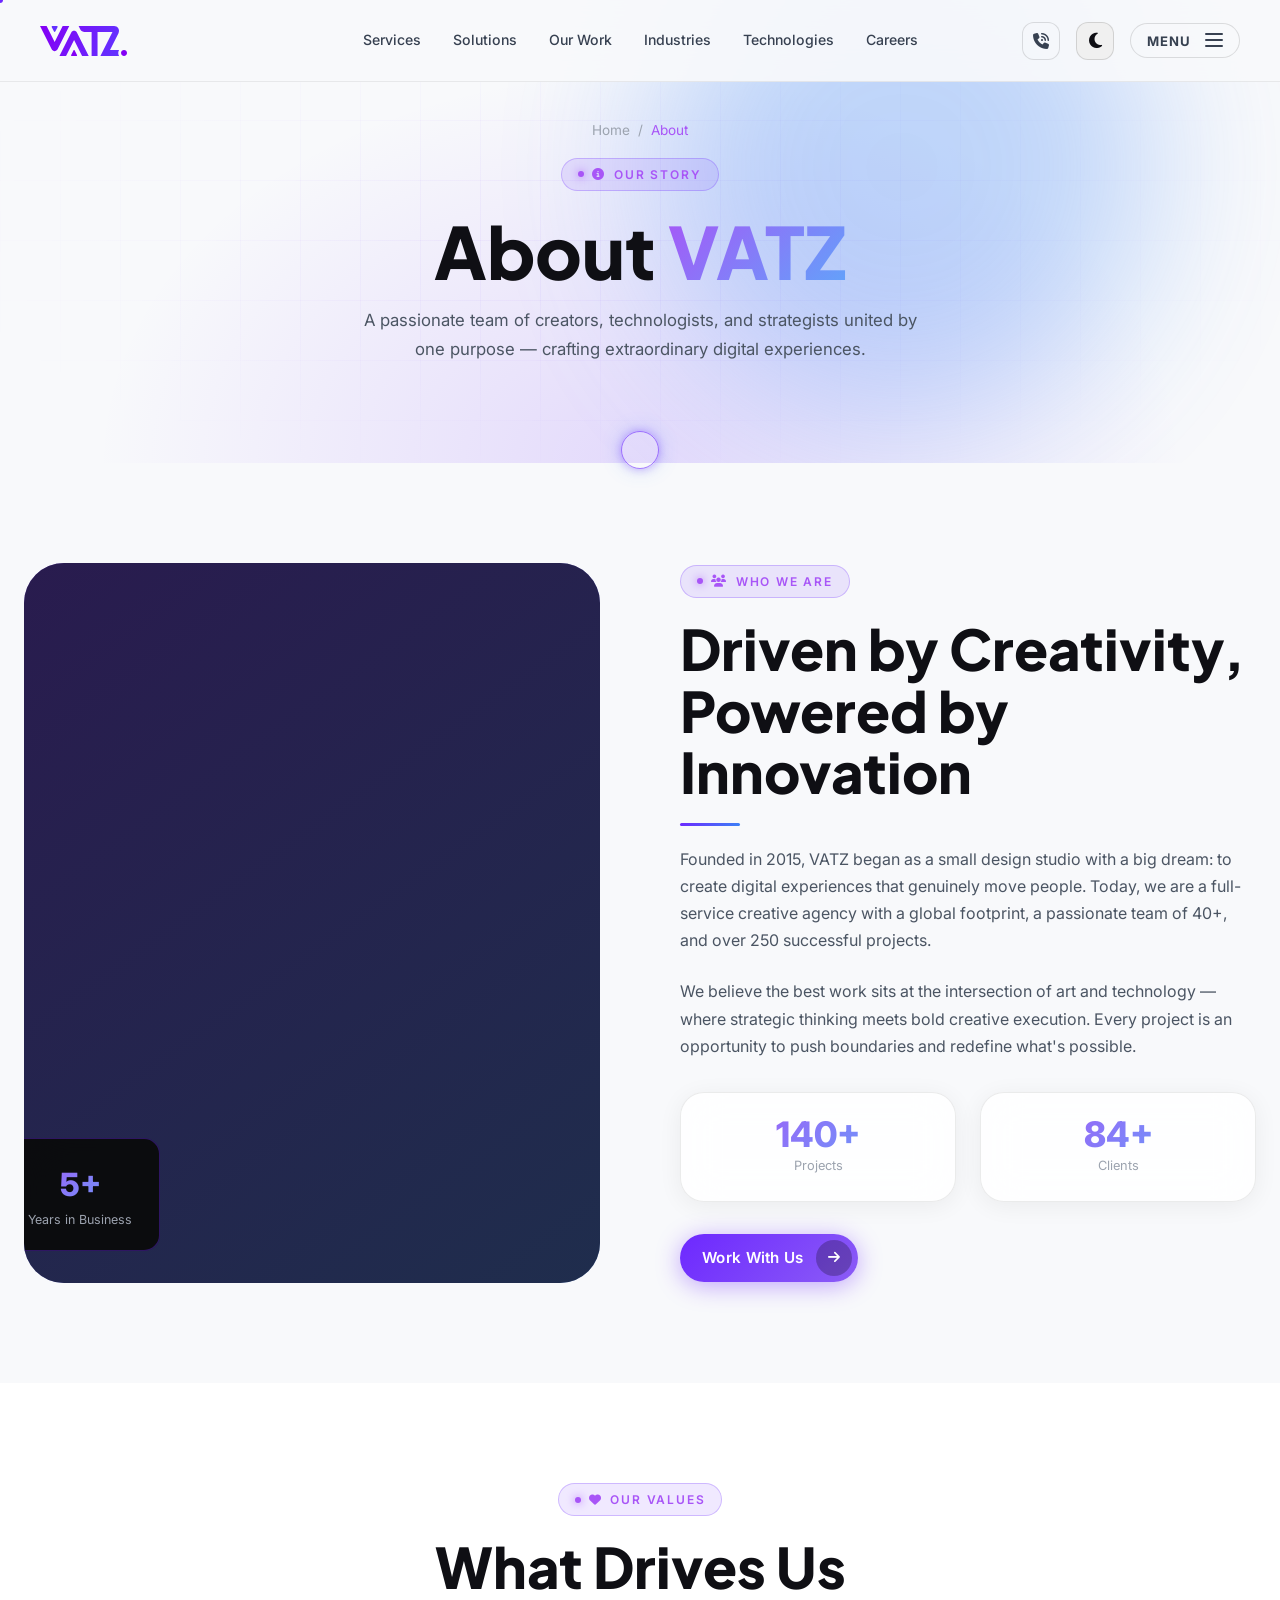
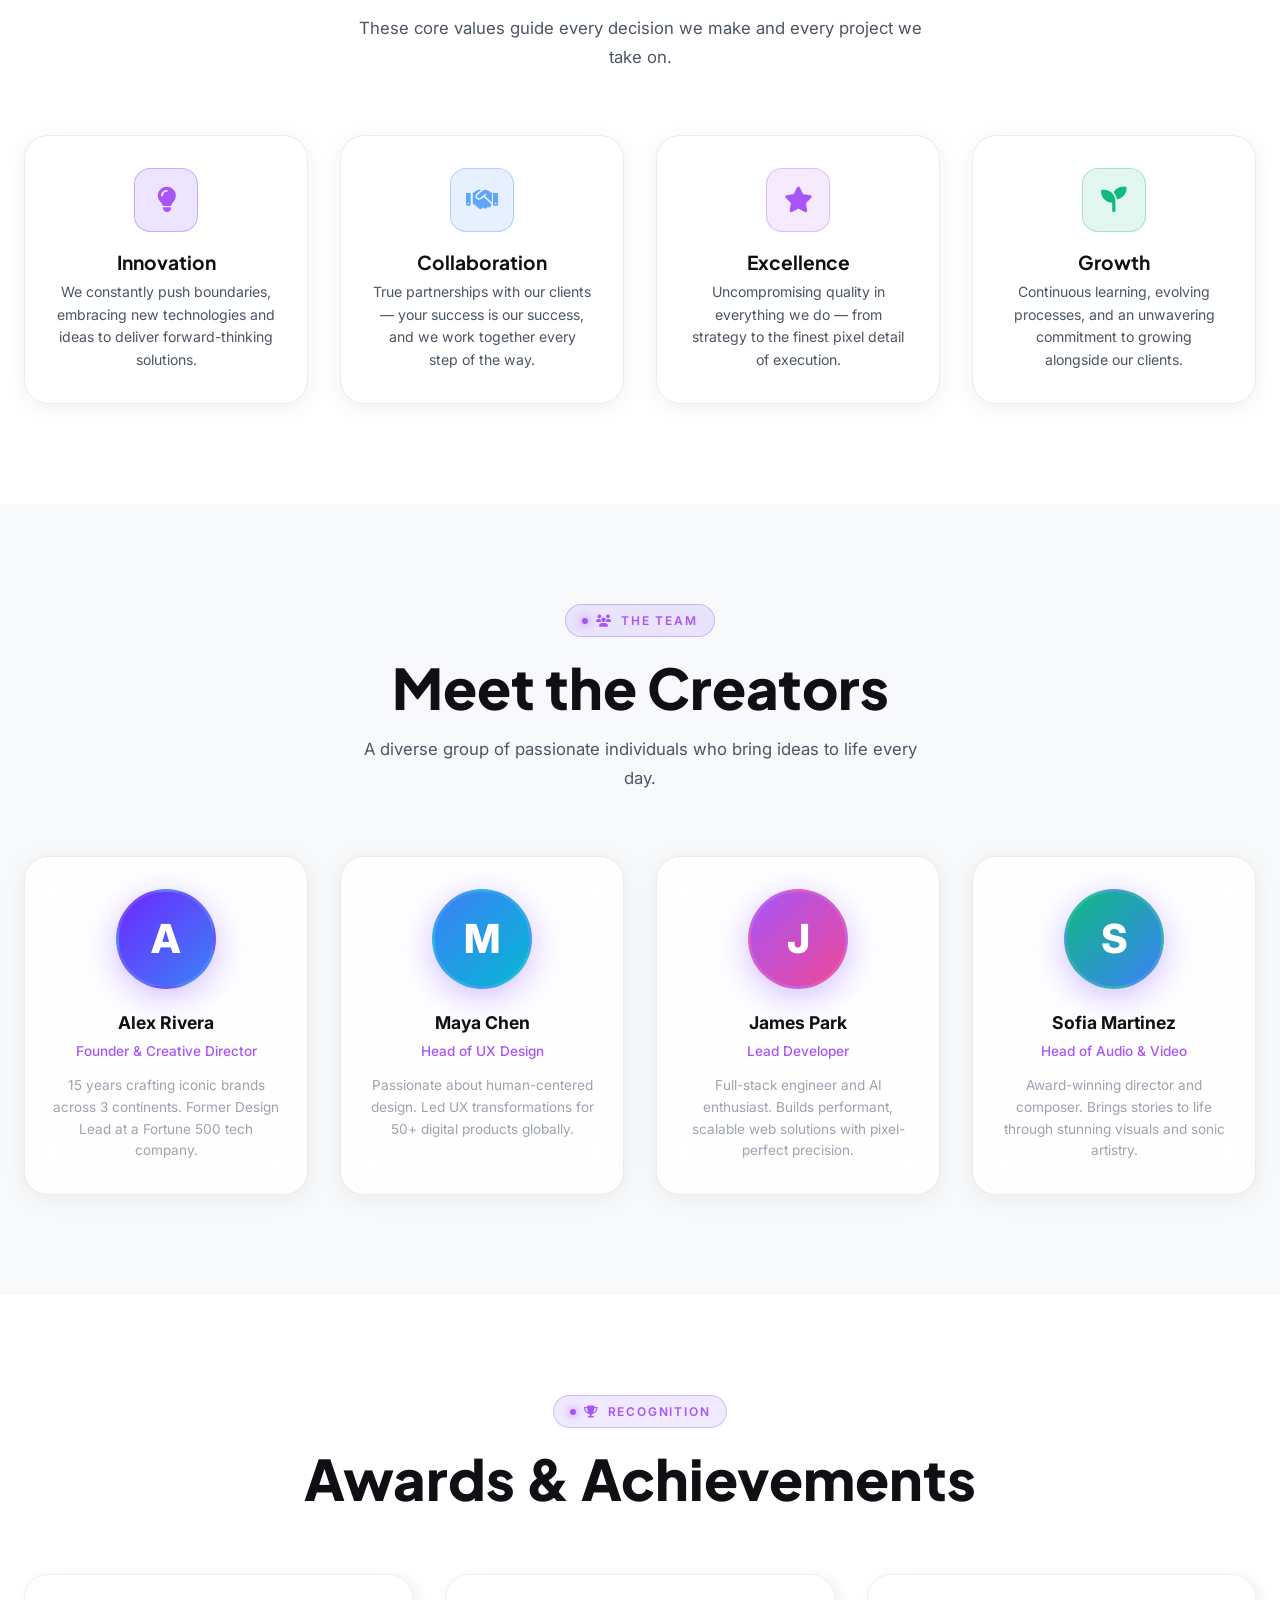
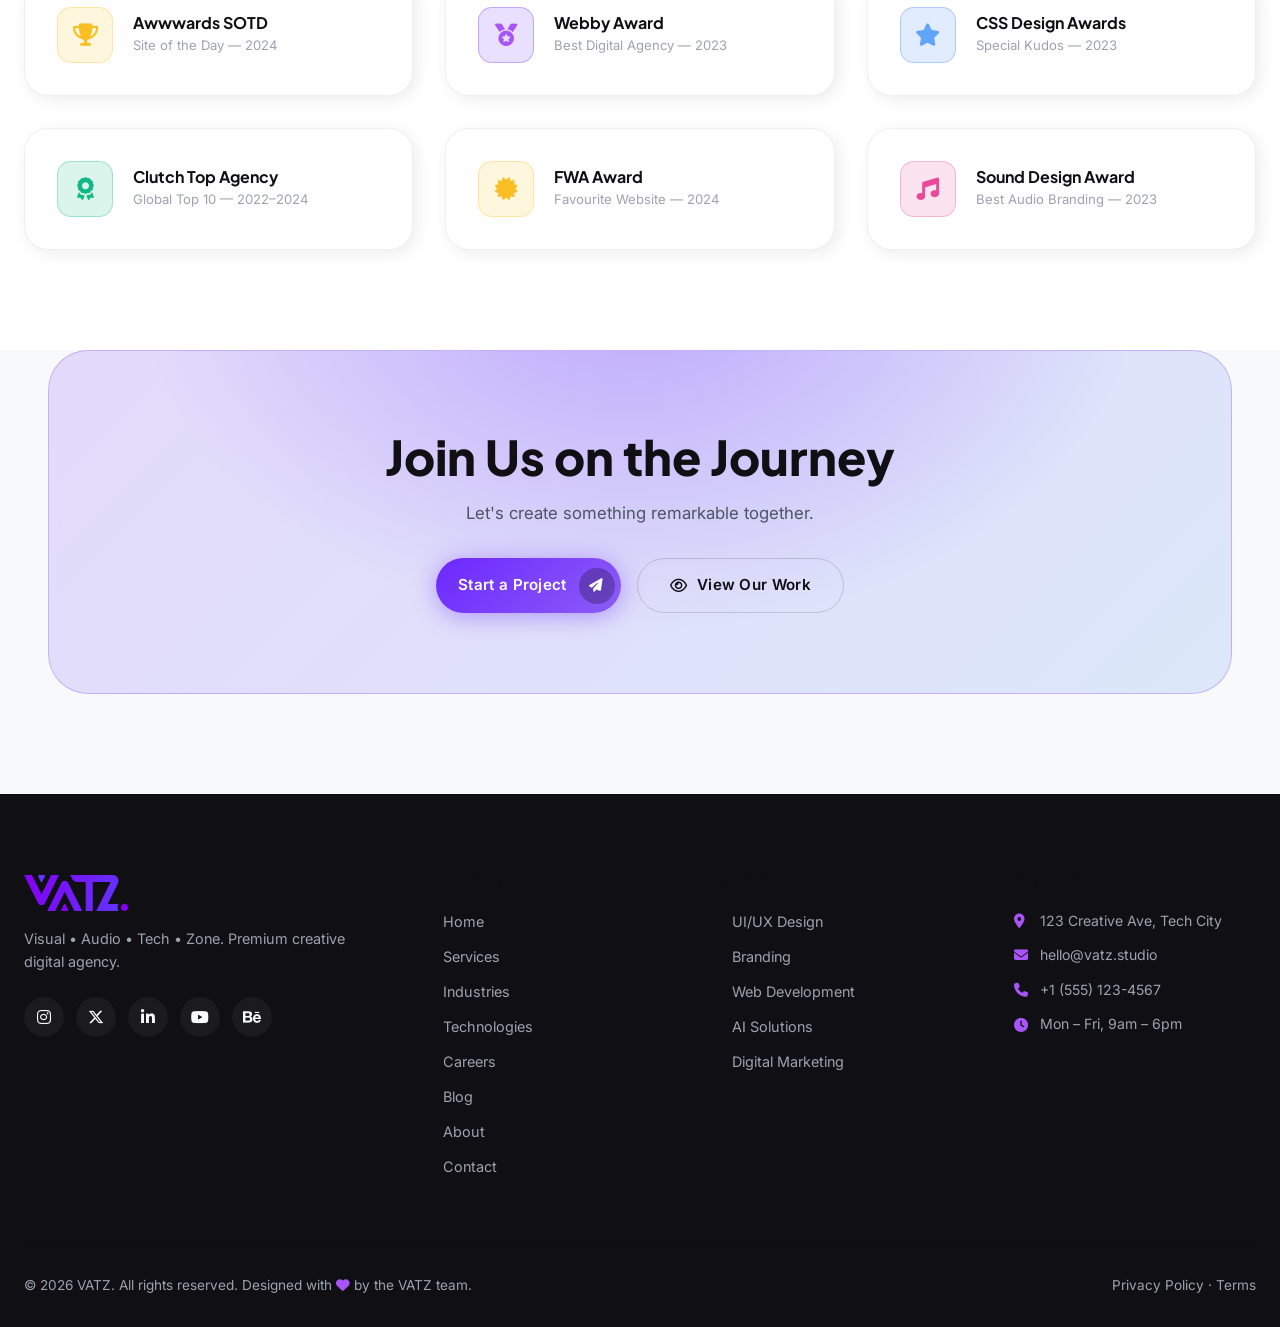
==== commit a473fad3: "feat: implement dark/light theme toggle - Add CSS variable-based light theme ([data-theme=light]) wi" ====
--- a/about.html
+++ b/about.html
@@ -60,6 +60,11 @@
     <a href="tel:+15551234567" class="header-phone-btn" aria-label="Call us">
       <i class="fa-solid fa-phone-volume"></i>
     </a>
+    <!-- Theme toggle -->
+    <button class="theme-toggle" aria-label="Switch to light mode" aria-pressed="false">
+      <i class="fa-solid fa-moon theme-icon theme-icon-moon" aria-hidden="true"></i>
+      <i class="fa-solid fa-sun  theme-icon theme-icon-sun"  aria-hidden="true"></i>
+    </button>
     <button class="mega-menu-trigger" aria-controls="mega-menu-overlay" aria-expanded="false" aria-label="Toggle navigation menu">
       <div class="mega-trigger-label-wrap">
         <span class="mega-trigger-label-menu">MENU</span>
--- a/css/main.css
+++ b/css/main.css
@@ -1146,15 +1146,7 @@
    ============================================ */
 #scrollTop {
   position: fixed; bottom: 28px; right: 32px; z-index: 999;
-  display: flex; flex-direction: column; align-items: center; gap: 0;
-  background: none; border: none; padding: 0;
-  cursor: pointer;
-  opacity: 0; pointer-events: none;
-  transform: translateY(20px);
-  transition: opacity 0.4s ease, transform 0.4s ease;
-}
-#scrollTop.visible {
-  opacity: 1; pointer-events: all; transform: translateY(0);
+  display: none !important;
 }
 #scrollTop:hover .scroll-top-circle {
   border-color: rgba(109, 40, 255, 0.9);
@@ -1798,7 +1790,7 @@
    WHATSAPP FLOATING WIDGET
    ============================================ */
 .wa-widget {
-  position: fixed; bottom: 100px; right: 28px;
+  position: fixed; bottom: 28px; right: 28px;
   z-index: 1000;
   display: flex; flex-direction: column; align-items: flex-end; gap: 12px;
 }
@@ -1980,7 +1972,7 @@
   display: flex; align-items: center; gap: 1rem; flex-shrink: 0;
 }
 .header-phone-btn {
-  width: 38px; height: 38px; border-radius: 50%;
+  width: 38px; height: 38px; border-radius: 12px;
   display: flex; align-items: center; justify-content: center;
   background: rgba(255,255,255,0.06);
   border: 1px solid rgba(255,255,255,0.1);
@@ -3257,3 +3249,392 @@
     transition: none !important;
   }
 }
+
+
+/* ============================================================
+   THEME SYSTEM — Dark (default) & Light
+   Strategy:
+     - Dark theme is the default (all existing :root vars)
+     - Light theme overrides live on [data-theme="light"]
+     - Smooth transition on all color-sensitive props
+     - Respects prefers-color-scheme on first visit
+     - User choice is persisted in localStorage
+   ============================================================ */
+
+/* --- Smooth color transitions on theme switch --- */
+html {
+  transition:
+    background-color 0.35s ease,
+    color 0.35s ease;
+}
+body,
+body * {
+  transition:
+    background-color 0.35s ease,
+    color 0.35s ease,
+    border-color 0.35s ease,
+    box-shadow 0.35s ease,
+    fill 0.35s ease,
+    stroke 0.35s ease;
+}
+
+/* Exclude elements where transition would look wrong */
+body *::before,
+body *::after {
+  transition:
+    background-color 0.35s ease,
+    border-color 0.35s ease,
+    opacity 0.35s ease;
+}
+
+/* --- Light theme variable overrides --- */
+[data-theme="light"] {
+  /* Backgrounds */
+  --bg-primary:   #F8F9FB;
+  --bg-secondary: #FFFFFF;
+  --bg-tertiary:  #F1F3F7;
+  --bg-card:      #FFFFFF;
+  --bg-glass:     rgba(0, 0, 0, 0.04);
+
+  /* Text */
+  --text-primary:   #0F0F14;
+  --text-secondary: #4B5563;
+  --text-muted:     #9CA3AF;
+
+  /* Borders */
+  --border-glass:  rgba(0, 0, 0, 0.08);
+  --border-purple: rgba(109, 40, 255, 0.35);
+
+  /* Gradients stay brand-consistent */
+  --grad-glow: linear-gradient(135deg, rgba(109,40,255,0.15) 0%, rgba(59,130,246,0.15) 100%);
+}
+
+/* --- Light theme: surface-level overrides that use hard-coded rgba/hex --- */
+
+/* Body */
+[data-theme="light"] body {
+  background-color: var(--bg-primary);
+  color: var(--text-primary);
+}
+
+/* Scrollbar */
+[data-theme="light"] ::-webkit-scrollbar-track {
+  background: #E5E7EB;
+}
+[data-theme="light"] ::-webkit-scrollbar-thumb {
+  background: linear-gradient(180deg, #6D28FF, #3B82F6);
+}
+
+/* Site header */
+[data-theme="light"] #site-header {
+  background: rgba(248, 249, 251, 0.92);
+  border-bottom: 1px solid rgba(0, 0, 0, 0.07);
+}
+[data-theme="light"] #site-header.header-scrolled {
+  background: rgba(255, 255, 255, 0.97);
+  box-shadow: 0 4px 24px rgba(0, 0, 0, 0.08);
+}
+
+/* Nav links */
+[data-theme="light"] .header-nav-link {
+  color: #374151;
+}
+[data-theme="light"] .header-nav-link:hover,
+[data-theme="light"] .header-nav-link.active {
+  color: #6D28FF;
+}
+
+/* Phone button */
+[data-theme="light"] .header-phone-btn {
+  color: #374151;
+  border-color: rgba(0, 0, 0, 0.12);
+}
+[data-theme="light"] .header-phone-btn:hover {
+  color: #6D28FF;
+  border-color: rgba(109, 40, 255, 0.4);
+  background: rgba(109, 40, 255, 0.07);
+}
+
+/* Mega menu trigger */
+[data-theme="light"] .mega-menu-trigger {
+  color: #374151;
+  border-color: rgba(0, 0, 0, 0.12);
+}
+[data-theme="light"] .mega-menu-trigger .mega-trigger-lines span {
+  background: #374151;
+}
+[data-theme="light"] .mega-menu-trigger:hover {
+  background: rgba(109, 40, 255, 0.07);
+  border-color: rgba(109, 40, 255, 0.35);
+  color: #6D28FF;
+}
+
+/* Mega menu overlay */
+[data-theme="light"] .mega-menu-overlay {
+  background: rgba(248, 249, 251, 0.98);
+}
+[data-theme="light"] .mm-link {
+  color: #0F0F14;
+}
+[data-theme="light"] .mm-link:hover {
+  color: #6D28FF;
+}
+[data-theme="light"] .mm-link-num {
+  color: #9CA3AF;
+}
+[data-theme="light"] .mm-item-divider {
+  background: rgba(0, 0, 0, 0.07);
+}
+[data-theme="light"] .mm-info-panel {
+  background: rgba(109, 40, 255, 0.04);
+  border-color: rgba(109, 40, 255, 0.15);
+}
+
+/* Cards */
+[data-theme="light"] .glass-card {
+  background: rgba(255, 255, 255, 0.85);
+  border-color: rgba(0, 0, 0, 0.08);
+  box-shadow: 0 4px 24px rgba(0, 0, 0, 0.06);
+}
+[data-theme="light"] .glass-card:hover {
+  background: rgba(255, 255, 255, 0.97);
+  border-color: rgba(109, 40, 255, 0.25);
+  box-shadow: 0 20px 60px rgba(109, 40, 255, 0.10);
+}
+[data-theme="light"] .neo-card {
+  background: #FFFFFF;
+  box-shadow: 4px 4px 16px rgba(0,0,0,0.07), -2px -2px 8px rgba(255,255,255,0.9);
+  border-color: rgba(0, 0, 0, 0.06);
+}
+[data-theme="light"] .neo-card:hover {
+  box-shadow: 8px 8px 24px rgba(0,0,0,0.10), -2px -2px 8px rgba(255,255,255,0.9),
+              0 0 30px rgba(109, 40, 255, 0.08);
+  border-color: rgba(109, 40, 255, 0.2);
+}
+
+/* Outline button */
+[data-theme="light"] .btn-outline {
+  color: #0F0F14;
+  border-color: rgba(0, 0, 0, 0.15);
+}
+[data-theme="light"] .btn-outline:hover {
+  color: #6D28FF;
+  border-color: #6D28FF;
+  background: rgba(109, 40, 255, 0.07);
+}
+
+/* Schedule button */
+[data-theme="light"] .btn-schedule {
+  color: #6D28FF;
+  border-color: rgba(109, 40, 255, 0.35);
+}
+[data-theme="light"] .btn-schedule:hover {
+  background: rgba(109, 40, 255, 0.07);
+}
+
+/* Section backgrounds */
+[data-theme="light"] .section-alt {
+  background: #F1F3F7;
+}
+
+/* Form inputs */
+[data-theme="light"] input,
+[data-theme="light"] textarea,
+[data-theme="light"] select {
+  background: #FFFFFF;
+  color: #0F0F14;
+  border-color: rgba(0, 0, 0, 0.15);
+}
+[data-theme="light"] input::placeholder,
+[data-theme="light"] textarea::placeholder {
+  color: #9CA3AF;
+}
+[data-theme="light"] input:focus,
+[data-theme="light"] textarea:focus,
+[data-theme="light"] select:focus {
+  border-color: rgba(109, 40, 255, 0.5);
+  box-shadow: 0 0 0 3px rgba(109, 40, 255, 0.1);
+}
+
+/* Modal */
+[data-theme="light"] .modal-backdrop {
+  background: rgba(15, 15, 20, 0.6);
+}
+[data-theme="light"] .modal-box {
+  background: #FFFFFF;
+  border-color: rgba(109, 40, 255, 0.2);
+  box-shadow: 0 32px 80px rgba(0, 0, 0, 0.18), 0 0 0 1px rgba(109, 40, 255, 0.08);
+}
+[data-theme="light"] .modal-close {
+  background: rgba(0, 0, 0, 0.05);
+  border-color: rgba(0, 0, 0, 0.1);
+  color: #6B7280;
+}
+[data-theme="light"] .modal-close:hover {
+  background: rgba(109, 40, 255, 0.1);
+  color: #0F0F14;
+}
+
+/* WhatsApp widget tooltip */
+[data-theme="light"] .wa-tooltip {
+  background: #FFFFFF;
+  color: #0F0F14;
+  box-shadow: 0 8px 30px rgba(0, 0, 0, 0.12);
+}
+
+/* Cursor — keep vibrant on light too */
+[data-theme="light"] #cursor-ring {
+  border-color: rgba(109, 40, 255, 0.6);
+}
+[data-theme="light"] #cursor-dot {
+  background: #6D28FF;
+}
+
+/* Footer */
+[data-theme="light"] footer,
+[data-theme="light"] .site-footer {
+  background: #0F0F14;
+  color: #F9FAFB;
+}
+
+/* ============================================================
+   THEME TOGGLE BUTTON
+   Square icon button — sun shown in dark mode, moon in light mode.
+   Smooth icon swap via scale + rotate + fade.
+   ============================================================ */
+
+/* ── Keyframes ── */
+@keyframes theme-icon-in {
+  0%   { opacity: 0; transform: translate(-50%, -50%) rotate(-90deg) scale(0.5); }
+  60%  { transform: translate(-50%, -50%) rotate(8deg)  scale(1.15); }
+  100% { opacity: 1; transform: translate(-50%, -50%) rotate(0deg)   scale(1);   }
+}
+
+@keyframes theme-icon-out {
+  0%   { opacity: 1; transform: translate(-50%, -50%) rotate(0deg)   scale(1);   }
+  100% { opacity: 0; transform: translate(-50%, -50%) rotate(90deg)  scale(0.4); }
+}
+
+@keyframes theme-btn-pop {
+  0%   { transform: scale(1);    }
+  40%  { transform: scale(0.88); }
+  70%  { transform: scale(1.06); }
+  100% { transform: scale(1);    }
+}
+
+/* ── Base button ── */
+.theme-toggle {
+  /* Layout */
+  position: relative;
+  width: 38px;
+  height: 38px;
+  border-radius: 12px;
+  flex-shrink: 0;
+  cursor: pointer;
+  overflow: hidden;
+
+  /* Dark-mode appearance: near-black square, subtle border */
+  background: rgba(255,255,255,0.06);
+  border: 1.5px solid rgba(255, 255, 255, 0.12);
+
+  /* Transitions for bg / border / shadow */
+  transition:
+    background 0.35s ease,
+    border-color 0.35s ease,
+    box-shadow 0.35s ease,
+    border-radius 0.35s ease;
+
+  outline: none;
+}
+
+/* ── Hover / active ── */
+.theme-toggle:hover {
+  background: #222222;
+  border-color: rgba(255, 255, 255, 0.22);
+  box-shadow: 0 4px 16px rgba(0, 0, 0, 0.45);
+}
+.theme-toggle:active {
+  animation: theme-btn-pop 0.35s cubic-bezier(0.34, 1.56, 0.64, 1) forwards;
+}
+.theme-toggle:focus-visible {
+  outline: 2px solid var(--purple-400);
+  outline-offset: 3px;
+}
+
+/* ── Icons — both sit centred, stacked via absolute positioning ── */
+.theme-toggle .theme-icon {
+  position: absolute;
+  top:  50%;
+  left: 50%;
+  /* start centred; individual transforms add rotation / scale */
+  transform: translate(-50%, -50%);
+  font-size: 1.1rem;
+  line-height: 1;
+  pointer-events: none;
+  /* default: hidden until animation runs */
+  opacity: 0;
+  will-change: transform, opacity;
+}
+
+/* ── Dark mode: sun visible, moon hidden ── */
+/* Sun — entering state (visible by default in dark) */
+.theme-toggle .theme-icon-sun {
+  color: #FFFFFF;
+  opacity: 1;
+  transform: translate(-50%, -50%) rotate(0deg) scale(1);
+  transition: none; /* controlled by animation */
+}
+/* Moon — exited state in dark */
+.theme-toggle .theme-icon-moon {
+  color: #0F0F14;
+  opacity: 0;
+  transform: translate(-50%, -50%) rotate(-90deg) scale(0.4);
+  transition: none;
+}
+
+/* ── Light mode: moon visible, sun hidden ── */
+[data-theme="light"] .theme-toggle {
+  background: #F0F0F0;
+  border-color: rgba(0, 0, 0, 0.13);
+}
+[data-theme="light"] .theme-toggle:hover {
+  background: #E4E4E4;
+  border-color: rgba(0, 0, 0, 0.22);
+  box-shadow: 0 4px 16px rgba(0, 0, 0, 0.12);
+}
+
+/* Moon — entering state in light mode */
+[data-theme="light"] .theme-toggle .theme-icon-moon {
+  color: #0F0F14;
+  opacity: 1;
+  transform: translate(-50%, -50%) rotate(0deg) scale(1);
+}
+/* Sun — exited state in light mode */
+[data-theme="light"] .theme-toggle .theme-icon-sun {
+  color: #FFFFFF;
+  opacity: 0;
+  transform: translate(-50%, -50%) rotate(90deg) scale(0.4);
+}
+
+/* ── Animated swap — applied via JS class ── */
+
+/* When switching dark → light: sun exits, moon enters */
+.theme-toggle.theme-switching-to-light .theme-icon-sun {
+  animation: theme-icon-out 0.28s cubic-bezier(0.4, 0, 0.6, 1) forwards;
+}
+.theme-toggle.theme-switching-to-light .theme-icon-moon {
+  animation: theme-icon-in  0.35s cubic-bezier(0.34, 1.56, 0.64, 1) 0.08s forwards;
+}
+
+/* When switching light → dark: moon exits, sun enters */
+.theme-toggle.theme-switching-to-dark .theme-icon-moon {
+  animation: theme-icon-out 0.28s cubic-bezier(0.4, 0, 0.6, 1) forwards;
+}
+.theme-toggle.theme-switching-to-dark .theme-icon-sun {
+  animation: theme-icon-in  0.35s cubic-bezier(0.34, 1.56, 0.64, 1) 0.08s forwards;
+}
+
+/* ── Responsive ── */
+@media (max-width: 360px) {
+  .theme-toggle { display: none; }
+}
